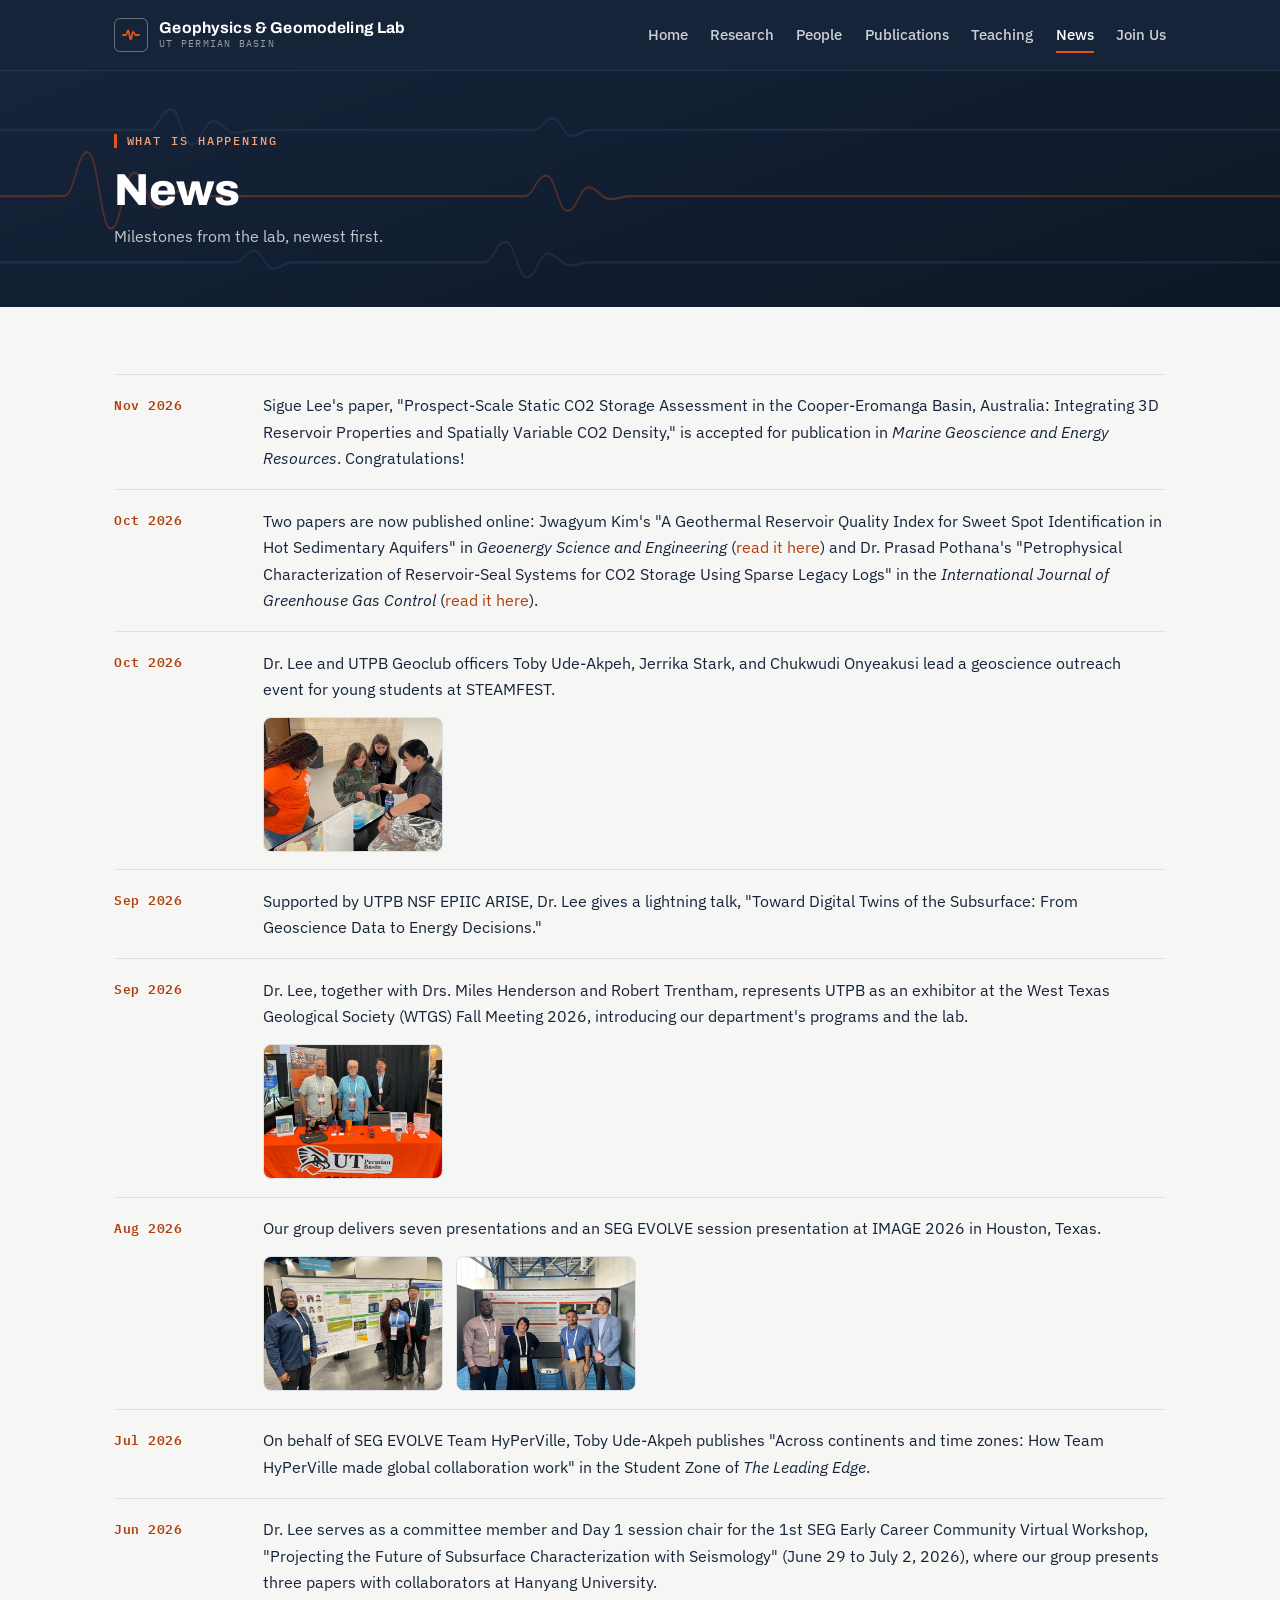
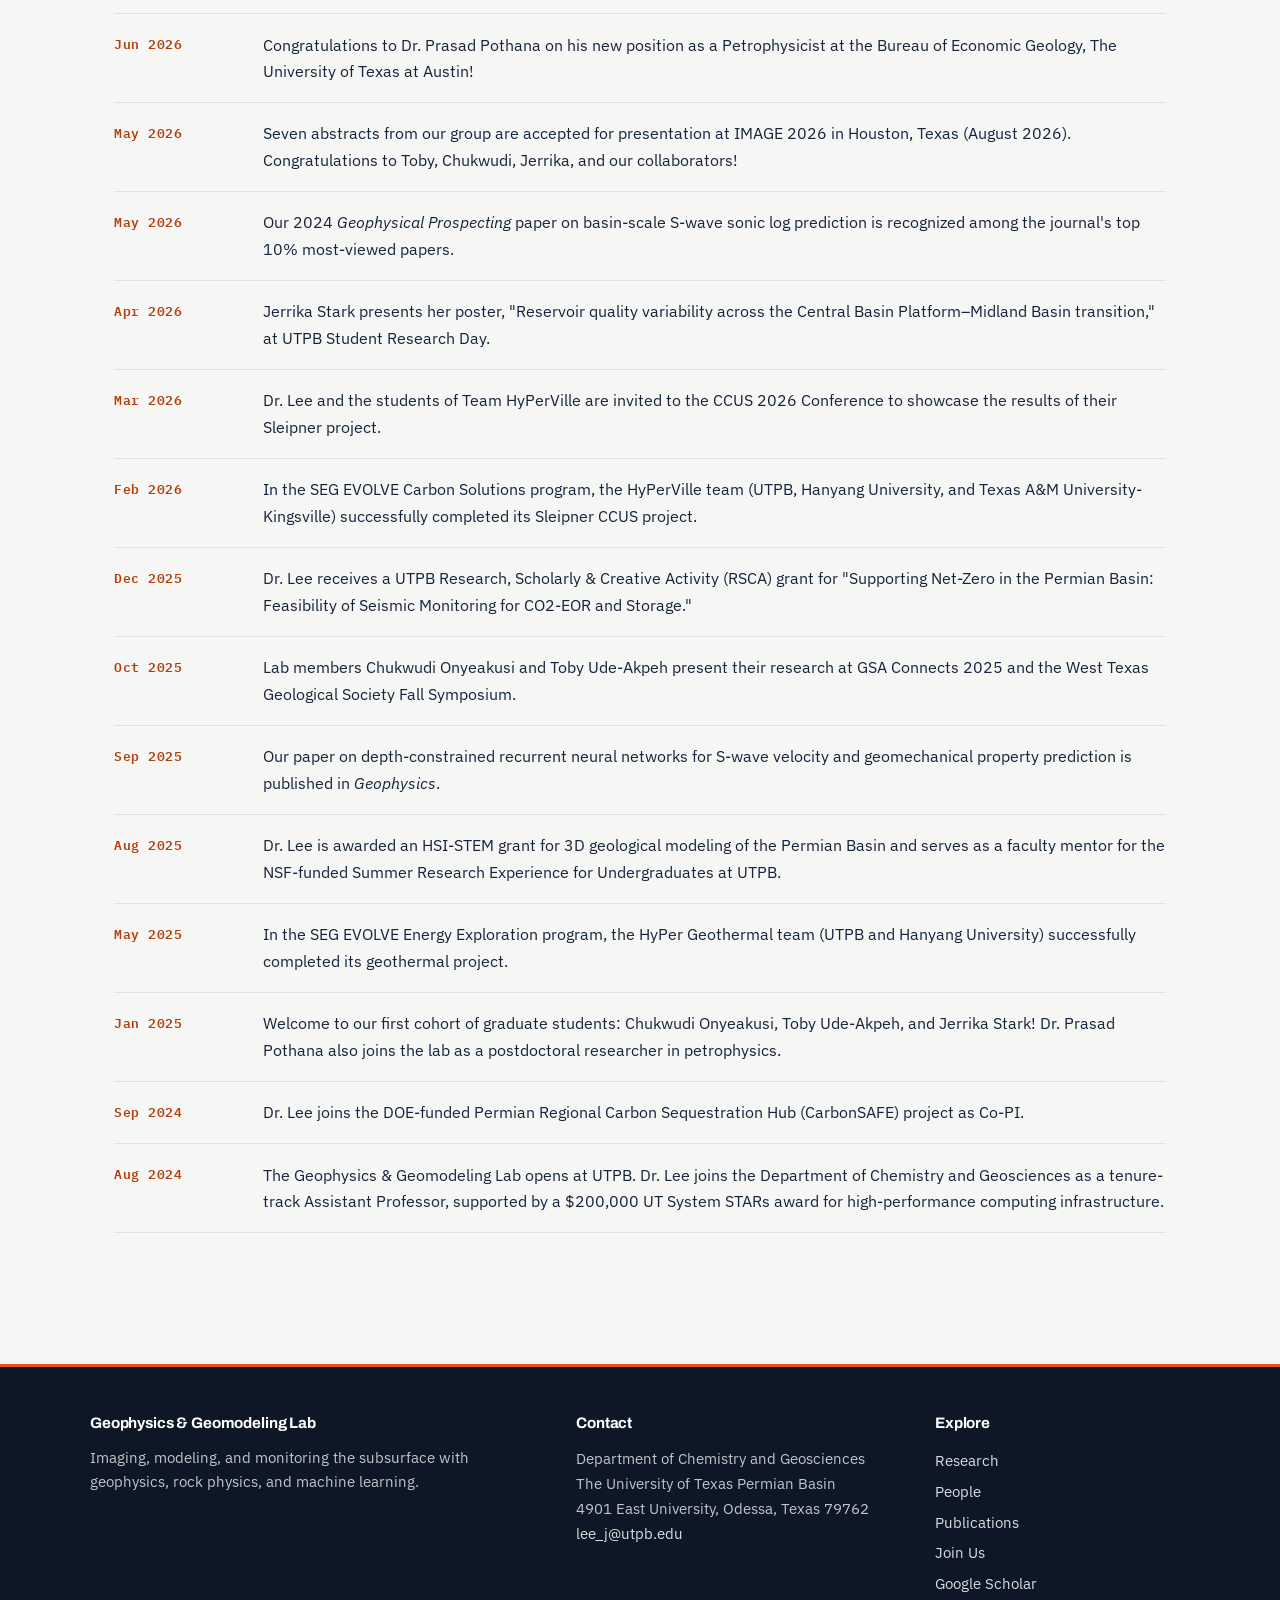
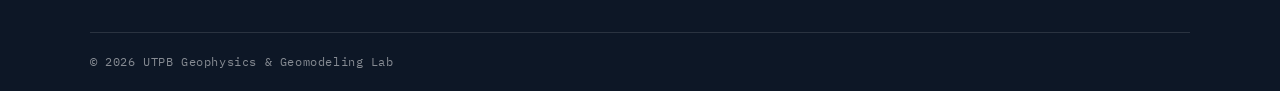
==== news.html @ e77ec5a7 "Date Sigue Lee acceptance news Nov 2026 and move it to the top Co-Authored-By: Claude Opus 5.5 <nore" ====
<!DOCTYPE html>
<html lang="en">
<head>
  <meta charset="UTF-8">
  <meta name="viewport" content="width=device-width, initial-scale=1">
  <title>News | Geophysics &amp; Geomodeling Lab, UTPB</title>
  <meta name="description" content="News and milestones from the Geophysics &amp; Geomodeling Lab at The University of Texas Permian Basin.">
  <link rel="icon" href="data:image/svg+xml,%3Csvg%20xmlns='http://www.w3.org/2000/svg'%20viewBox='0%200%2032%2032'%3E%3Crect%20width='32'%20height='32'%20rx='6'%20fill='%2316243A'/%3E%3Cpath%20d='M4%2016h5c2%200%202-7%204-7s2%2014%204%2014%202-10%204-10%202%205%204%205h3'%20fill='none'%20stroke='%23E2541B'%20stroke-width='2.2'%20stroke-linecap='round'/%3E%3C/svg%3E">
  <link rel="preconnect" href="https://fonts.googleapis.com">
  <link rel="preconnect" href="https://fonts.gstatic.com" crossorigin>
  <link href="https://fonts.googleapis.com/css2?family=Archivo:wght@500;600;700;800&family=IBM+Plex+Sans:ital,wght@0,400;0,500;0,600;1,400&family=IBM+Plex+Mono:wght@400;500;600&display=swap" rel="stylesheet">
  <link rel="stylesheet" href="css/style.css">
</head>
<body>
  <a class="skip-link" href="#main">Skip to content</a>

  <header class="site-header">
    <div class="container nav-row">
      <a href="index.html" class="brand">
        <span class="brand-mark">
          <svg width="18" height="18" viewBox="0 0 18 18" aria-hidden="true"><path d="M1 9h3c1 0 1-4.5 2.2-4.5S7.4 13.5 8.6 13.5 9.8 6 11 6s1.2 3 2.4 3H17" fill="none" stroke="#E2541B" stroke-width="1.8" stroke-linecap="round"/></svg>
        </span>
        <span class="brand-text">
          <strong>Geophysics &amp; Geomodeling Lab</strong>
          <span>UT Permian Basin</span>
        </span>
      </a>
      <button class="nav-toggle" aria-expanded="false" aria-controls="site-nav" aria-label="Open menu"><span></span><span></span><span></span></button>
      <nav id="site-nav" class="site-nav" aria-label="Main">
        <ul>
          <li><a href="index.html">Home</a></li>
          <li><a href="research.html">Research</a></li>
          <li><a href="people.html">People</a></li>
          <li><a href="publications.html">Publications</a></li>
          <li><a href="teaching.html">Teaching</a></li>
          <li><a href="news.html" class="active" aria-current="page">News</a></li>
          <li><a href="join.html">Join Us</a></li>
        </ul>
      </nav>
    </div>
  </header>

  <section class="page-header">
    <svg class="traces traces-quiet" viewBox="0 0 1200 160" preserveAspectRatio="none" aria-hidden="true" focusable="false">
      <path pathLength="1" d="M0 40h140c8 0 11 -14 20 -14s11 24 20 24 11 -16 20 -16 11 8 20 8 11 -2 20 -2h260c8 0 10 -8 18 -8s10 12 18 12 10 -4 18 -4H1200"/>
      <path pathLength="1" style="stroke:#E2541B" d="M0 85h60c10 0 12 -30 22 -30s12 52 22 52 12 -38 22 -38 12 24 22 24 12 -12 22 -12 12 4 22 4h300c8 0 11 -14 20 -14s11 24 20 24 11 -16 20 -16 11 8 20 8 11 -2 20 -2H1200"/>
      <path pathLength="1" d="M0 130h220c8 0 10 -8 18 -8s10 12 18 12 10 -4 18 -4h180c8 0 11 -14 20 -14s11 24 20 24 11 -16 20 -16 11 8 20 8 11 -2 20 -2H1200"/>
    </svg>
    <div class="container">
      <p class="kicker kicker-light">What is happening</p>
      <h1>News</h1>
      <p class="dek">Milestones from the lab, newest first.</p>
    </div>
  </section>

  <main id="main">

    <section class="section">
      <div class="container">
        <ul class="news-list">
          <li>
            <span class="news-date">Nov 2026</span>
            <p>Sigue Lee's paper, "Prospect-Scale Static CO2 Storage Assessment in the Cooper-Eromanga Basin, Australia: Integrating 3D Reservoir Properties and Spatially Variable CO2 Density," is accepted for publication in <em>Marine Geoscience and Energy Resources</em>. Congratulations!</p>
          </li>
          <li>
            <span class="news-date">Oct 2026</span>
            <p>Two papers are now published online: Jwagyum Kim's "A Geothermal Reservoir Quality Index for Sweet Spot Identification in Hot Sedimentary Aquifers" in <em>Geoenergy Science and Engineering</em> (<a href="https://authors.elsevier.com/a/1o1GsAUka6kopb" target="_blank" rel="noopener">read it here</a>) and Dr. Prasad Pothana's "Petrophysical Characterization of Reservoir-Seal Systems for CO2 Storage Using Sparse Legacy Logs" in the <em>International Journal of Greenhouse Gas Control</em> (<a href="https://authors.elsevier.com/a/1o1PN6E2M3BN0E" target="_blank" rel="noopener">read it here</a>).</p>
          </li>
          <li>
            <span class="news-date">Oct 2026</span>
            <div class="news-body">
              <p>Dr. Lee and UTPB Geoclub officers Toby Ude-Akpeh, Jerrika Stark, and Chukwudi Onyeakusi lead a geoscience outreach event for young students at STEAMFEST.</p>
              <div class="news-photos">
                <a class="zoom" href="images/news-2026-10-steamfest-full.jpg"><img src="images/news-2026-10-steamfest.jpg" alt="UTPB Geoclub officers guiding young visitors through a hands-on erosion activity at STEAMFEST" loading="lazy"></a>
              </div>
            </div>
          </li>
          <li>
            <span class="news-date">Sep 2026</span>
            <p>Supported by UTPB NSF EPIIC ARISE, Dr. Lee gives a lightning talk, "Toward Digital Twins of the Subsurface: From Geoscience Data to Energy Decisions."</p>
          </li>
          <li>
            <span class="news-date">Sep 2026</span>
            <div class="news-body">
              <p>Dr. Lee, together with Drs. Miles Henderson and Robert Trentham, represents UTPB as an exhibitor at the West Texas Geological Society (WTGS) Fall Meeting 2026, introducing our department's programs and the lab.</p>
              <div class="news-photos">
                <a class="zoom" href="images/news-2026-09-wtgs-booth-full.jpg"><img src="images/news-2026-09-wtgs-booth.jpg" alt="Drs. Miles Henderson and Robert Trentham with Dr. Lee at the UTPB Geology exhibitor booth, WTGS Fall Meeting 2026" loading="lazy"></a>
              </div>
            </div>
          </li>
          <li>
            <span class="news-date">Aug 2026</span>
            <div class="news-body">
              <p>Our group delivers seven presentations and an SEG EVOLVE session presentation at IMAGE 2026 in Houston, Texas.</p>
              <div class="news-photos">
                <a class="zoom" href="images/news-2026-08-image-evolve-full.jpg"><img src="images/news-2026-08-image-evolve.jpg" alt="Chukwudi Onyeakusi, Toby Ude-Akpeh, and Dr. Lee with the SEG EVOLVE Team HyPerVille Sleipner poster at IMAGE 2026" loading="lazy"></a>
                <a class="zoom" href="images/news-2026-08-image-poster-full.jpg"><img src="images/news-2026-08-image-poster.jpg" alt="Chukwudi Onyeakusi, Jerrika Stark, Dr. Prasad Pothana, and Dr. Lee with their Central Basin Platform poster at IMAGE 2026" loading="lazy"></a>
              </div>
            </div>
          </li>
          <li>
            <span class="news-date">Jul 2026</span>
            <p>On behalf of SEG EVOLVE Team HyPerVille, Toby Ude-Akpeh publishes "Across continents and time zones: How Team HyPerVille made global collaboration work" in the Student Zone of <em>The Leading Edge</em>.</p>
          </li>
          <li>
            <span class="news-date">Jun 2026</span>
            <p>Dr. Lee serves as a committee member and Day 1 session chair for the 1st SEG Early Career Community Virtual Workshop, "Projecting the Future of Subsurface Characterization with Seismology" (June 29 to July 2, 2026), where our group presents three papers with collaborators at Hanyang University.</p>
          </li>
          <li>
            <span class="news-date">Jun 2026</span>
            <p>Congratulations to Dr. Prasad Pothana on his new position as a Petrophysicist at the Bureau of Economic Geology, The University of Texas at Austin!</p>
          </li>
          <li>
            <span class="news-date">May 2026</span>
            <p>Seven abstracts from our group are accepted for presentation at IMAGE 2026 in Houston, Texas (August 2026). Congratulations to Toby, Chukwudi, Jerrika, and our collaborators!</p>
          </li>
          <li>
            <span class="news-date">May 2026</span>
            <p>Our 2024 <em>Geophysical Prospecting</em> paper on basin-scale S-wave sonic log prediction is recognized among the journal's top 10% most-viewed papers.</p>
          </li>
          <li>
            <span class="news-date">Apr 2026</span>
            <p>Jerrika Stark presents her poster, "Reservoir quality variability across the Central Basin Platform&ndash;Midland Basin transition," at UTPB Student Research Day.</p>
          </li>
          <li>
            <span class="news-date">Mar 2026</span>
            <p>Dr. Lee and the students of Team HyPerVille are invited to the CCUS 2026 Conference to showcase the results of their Sleipner project.</p>
          </li>
          <li>
            <span class="news-date">Feb 2026</span>
            <p>In the SEG EVOLVE Carbon Solutions program, the HyPerVille team (UTPB, Hanyang University, and Texas A&amp;M University-Kingsville) successfully completed its Sleipner CCUS project.</p>
          </li>
          <li>
            <span class="news-date">Dec 2025</span>
            <p>Dr. Lee receives a UTPB Research, Scholarly &amp; Creative Activity (RSCA) grant for "Supporting Net-Zero in the Permian Basin: Feasibility of Seismic Monitoring for CO2-EOR and Storage."</p>
          </li>
          <li>
            <span class="news-date">Oct 2025</span>
            <p>Lab members Chukwudi Onyeakusi and Toby Ude-Akpeh present their research at GSA Connects 2025 and the West Texas Geological Society Fall Symposium.</p>
          </li>
          <li>
            <span class="news-date">Sep 2025</span>
            <p>Our paper on depth-constrained recurrent neural networks for S-wave velocity and geomechanical property prediction is published in <em>Geophysics</em>.</p>
          </li>
          <li>
            <span class="news-date">Aug 2025</span>
            <p>Dr. Lee is awarded an HSI-STEM grant for 3D geological modeling of the Permian Basin and serves as a faculty mentor for the NSF-funded Summer Research Experience for Undergraduates at UTPB.</p>
          </li>
          <li>
            <span class="news-date">May 2025</span>
            <p>In the SEG EVOLVE Energy Exploration program, the HyPer Geothermal team (UTPB and Hanyang University) successfully completed its geothermal project.</p>
          </li>
          <li>
            <span class="news-date">Jan 2025</span>
            <p>Welcome to our first cohort of graduate students: Chukwudi Onyeakusi, Toby Ude-Akpeh, and Jerrika Stark! Dr. Prasad Pothana also joins the lab as a postdoctoral researcher in petrophysics.</p>
          </li>
          <li>
            <span class="news-date">Sep 2024</span>
            <p>Dr. Lee joins the DOE-funded Permian Regional Carbon Sequestration Hub (CarbonSAFE) project as Co-PI.</p>
          </li>
          <li>
            <span class="news-date">Aug 2024</span>
            <p>The Geophysics &amp; Geomodeling Lab opens at UTPB. Dr. Lee joins the Department of Chemistry and Geosciences as a tenure-track Assistant Professor, supported by a $200,000 UT System STARs award for high-performance computing infrastructure.</p>
          </li>
        </ul>
      </div>
    </section>

  </main>

  <footer class="site-footer">
    <div class="container footer-grid">
      <div>
        <h4>Geophysics &amp; Geomodeling Lab</h4>
        <p>Imaging, modeling, and monitoring the subsurface with geophysics, rock physics, and machine learning.</p>
      </div>
      <div>
        <h4>Contact</h4>
        <address>
          Department of Chemistry and Geosciences<br>
          The University of Texas Permian Basin<br>
          4901 East University, Odessa, Texas 79762<br>
          <a href="mailto:lee_j@utpb.edu">lee_j@utpb.edu</a>
        </address>
      </div>
      <div>
        <h4>Explore</h4>
        <ul>
          <li><a href="research.html">Research</a></li>
          <li><a href="people.html">People</a></li>
          <li><a href="publications.html">Publications</a></li>
          <li><a href="join.html">Join Us</a></li>
          <li><a href="https://scholar.google.com/citations?hl=en&amp;user=uHnrH6MAAAAJ" target="_blank" rel="noopener">Google Scholar</a></li>
        </ul>
      </div>
    </div>
    <div class="container footer-bottom">&copy; 2026 UTPB Geophysics &amp; Geomodeling Lab</div>
  </footer>

  <script src="js/main.js"></script>
</body>
</html>
---- css/style.css ----
/* ==========================================================================
   UTPB Geophysics & Geomodeling Lab
   Design tokens: ink navy subsurface, UTPB-style flare orange accent,
   Archivo display + IBM Plex Sans body + IBM Plex Mono utility.
   ========================================================================== */

:root {
  --ink: #16243A;
  --ink-2: #0D1726;
  --paper: #F6F7F5;
  --surface: #FFFFFF;
  --accent: #E2541B;
  --accent-deep: #B23E0E;
  --accent-soft: #FBEDE3;
  --slate: #5A6878;
  --line: #DDE2E7;
  --line-strong: #C2CAD2;
  --trace-1: #3A5074;
  --trace-2: #4B628A;
  --font-display: "Archivo", "Helvetica Neue", Arial, sans-serif;
  --font-body: "IBM Plex Sans", "Segoe UI", Arial, sans-serif;
  --font-mono: "IBM Plex Mono", "SFMono-Regular", Consolas, monospace;
}

/* ---------- Base ---------- */

*, *::before, *::after { box-sizing: border-box; }

html { scroll-behavior: smooth; }

body {
  margin: 0;
  font-family: var(--font-body);
  font-size: 1rem;
  line-height: 1.65;
  color: var(--ink);
  background: var(--paper);
}

img { max-width: 100%; display: block; }

h1, h2, h3, h4 {
  font-family: var(--font-display);
  line-height: 1.15;
  margin: 0 0 0.75rem;
  letter-spacing: -0.01em;
}

h2 { font-size: clamp(1.6rem, 3vw, 2.1rem); font-weight: 700; }
h3 { font-size: 1.2rem; font-weight: 700; }

p { margin: 0 0 1rem; }
p:last-child { margin-bottom: 0; }

a { color: var(--accent-deep); text-decoration: none; }
a:hover { text-decoration: underline; }

a:focus-visible,
button:focus-visible {
  outline: 2px solid var(--accent);
  outline-offset: 2px;
  border-radius: 2px;
}

ul { padding-left: 1.2rem; }

.container {
  max-width: 1100px;
  margin-inline: auto;
  padding-inline: 1.5rem;
}

.skip-link {
  position: absolute;
  left: -999px;
  top: 0;
  background: var(--accent);
  color: #fff;
  padding: 0.6rem 1rem;
  z-index: 100;
}
.skip-link:focus { left: 0; }

/* ---------- Kicker (depth-tick eyebrow) ---------- */

.kicker {
  display: inline-flex;
  align-items: center;
  gap: 0.6rem;
  font-family: var(--font-mono);
  font-size: 0.74rem;
  font-weight: 500;
  letter-spacing: 0.16em;
  text-transform: uppercase;
  color: var(--accent);
  margin: 0 0 0.9rem;
}
.kicker::before {
  content: "";
  width: 3px;
  height: 14px;
  background: var(--accent);
}
.kicker-light { color: #F1A37C; }
.kicker-light::before { background: var(--accent); }

/* ---------- Header / Navigation ---------- */

.site-header {
  position: sticky;
  top: 0;
  z-index: 50;
  background: var(--ink);
  border-bottom: 1px solid rgba(255, 255, 255, 0.08);
}

.nav-row {
  display: flex;
  align-items: center;
  justify-content: space-between;
  gap: 1rem;
  min-height: 70px;
}

.brand {
  display: flex;
  align-items: center;
  gap: 0.7rem;
  color: #fff;
  text-decoration: none;
}
.brand:hover { text-decoration: none; }

.brand-mark {
  flex: none;
  width: 34px;
  height: 34px;
  border: 1.5px solid rgba(255, 255, 255, 0.35);
  border-radius: 6px;
  display: grid;
  place-items: center;
}
.brand-mark svg { display: block; }

.brand-text { line-height: 1.2; }
.brand-text strong {
  display: block;
  font-family: var(--font-display);
  font-size: 0.98rem;
  font-weight: 700;
  letter-spacing: 0.01em;
}
.brand-text span {
  display: block;
  font-family: var(--font-mono);
  font-size: 0.64rem;
  letter-spacing: 0.12em;
  text-transform: uppercase;
  color: rgba(255, 255, 255, 0.55);
}

.site-nav ul {
  display: flex;
  gap: 1.4rem;
  list-style: none;
  margin: 0;
  padding: 0;
}

.site-nav a {
  color: rgba(255, 255, 255, 0.78);
  font-size: 0.92rem;
  font-weight: 500;
  padding: 0.4rem 0;
  border-bottom: 2px solid transparent;
}
.site-nav a:hover {
  color: #fff;
  text-decoration: none;
}
.site-nav a.active {
  color: #fff;
  border-bottom-color: var(--accent);
}

.nav-toggle {
  display: none;
  flex-direction: column;
  justify-content: center;
  gap: 5px;
  width: 42px;
  height: 42px;
  background: none;
  border: 1px solid rgba(255, 255, 255, 0.3);
  border-radius: 6px;
  cursor: pointer;
  padding: 0 9px;
}
.nav-toggle span {
  display: block;
  height: 2px;
  background: #fff;
}

/* ---------- Hero (index) ---------- */

.hero {
  position: relative;
  background: linear-gradient(160deg, var(--ink) 0%, var(--ink-2) 100%);
  color: #fff;
  overflow: hidden;
}

.hero-inner {
  position: relative;
  z-index: 1;
  padding: 6rem 1.5rem 6.5rem;
  max-width: 1100px;
  margin-inline: auto;
}

.hero h1 {
  font-size: clamp(2.2rem, 5vw, 3.6rem);
  font-weight: 800;
  max-width: 17ch;
  margin-bottom: 1.1rem;
}

.hero-sub {
  max-width: 56ch;
  font-size: 1.08rem;
  color: rgba(255, 255, 255, 0.82);
  margin-bottom: 2rem;
}

.hero-actions { display: flex; flex-wrap: wrap; gap: 0.8rem; }

/* Seismic traces (signature element) */

.traces {
  position: absolute;
  inset: 0;
  width: 100%;
  height: 100%;
  opacity: 0.55;
}
.traces path {
  fill: none;
  stroke: var(--trace-1);
  stroke-width: 1.5;
  stroke-dasharray: 1;
  stroke-dashoffset: 1;
  animation: trace-draw 2.4s cubic-bezier(0.4, 0, 0.2, 1) forwards;
}
.traces path:nth-of-type(2) { stroke: var(--trace-2); animation-delay: 0.12s; }
.traces path:nth-of-type(3) { animation-delay: 0.24s; }
.traces path:nth-of-type(4) {
  stroke: var(--accent);
  stroke-width: 2;
  opacity: 0.95;
  animation-delay: 0.36s;
}
.traces path:nth-of-type(5) { stroke: var(--trace-2); animation-delay: 0.48s; }
.traces path:nth-of-type(6) { animation-delay: 0.6s; }
.traces path:nth-of-type(7) { stroke: var(--trace-2); animation-delay: 0.72s; }

@keyframes trace-draw {
  to { stroke-dashoffset: 0; }
}

.traces-quiet { opacity: 0.3; }
.traces-quiet path { animation: none; stroke-dashoffset: 0; }

@media (prefers-reduced-motion: reduce) {
  html { scroll-behavior: auto; }
  .traces path { animation: none; stroke-dashoffset: 0; }
  .card, .person-card { transition: none; }
}

/* ---------- Page header (interior pages) ---------- */

.page-header {
  position: relative;
  background: linear-gradient(160deg, var(--ink) 0%, var(--ink-2) 100%);
  color: #fff;
  overflow: hidden;
}
.page-header .container {
  position: relative;
  z-index: 1;
  padding-top: 3.6rem;
  padding-bottom: 3.6rem;
}
.page-header h1 {
  font-size: clamp(1.9rem, 4vw, 2.8rem);
  font-weight: 800;
  margin-bottom: 0.4rem;
}
.page-header .dek {
  color: rgba(255, 255, 255, 0.75);
  max-width: 60ch;
  margin: 0;
}

/* ---------- Buttons ---------- */

.btn {
  display: inline-block;
  background: var(--accent);
  color: #fff;
  font-family: var(--font-display);
  font-weight: 600;
  font-size: 0.95rem;
  padding: 0.78rem 1.5rem;
  border-radius: 6px;
  border: 1.5px solid var(--accent);
}
.btn:hover {
  background: var(--accent-deep);
  border-color: var(--accent-deep);
  text-decoration: none;
}

.btn-ghost {
  background: transparent;
  border-color: rgba(255, 255, 255, 0.45);
  color: #fff;
}
.btn-ghost:hover {
  background: rgba(255, 255, 255, 0.1);
  border-color: #fff;
}

.btn-ink {
  background: var(--ink);
  border-color: var(--ink);
}
.btn-ink:hover { background: var(--ink-2); border-color: var(--ink-2); }

/* ---------- Sections ---------- */

.section { padding: 4.2rem 0; }
.section-alt { background: var(--surface); border-block: 1px solid var(--line); }

.section-head { max-width: 70ch; margin-bottom: 2.2rem; }

.lead { font-size: 1.08rem; }

/* ---------- Grids & cards ---------- */

.grid-2 { display: grid; grid-template-columns: 1fr 1fr; gap: 1.5rem; }
.grid-3 { display: grid; grid-template-columns: repeat(3, 1fr); gap: 1.5rem; }

.card {
  background: var(--surface);
  border: 1px solid var(--line);
  border-radius: 8px;
  padding: 1.6rem;
  transition: transform 0.18s ease, box-shadow 0.18s ease;
}
.card:hover {
  transform: translateY(-2px);
  box-shadow: 0 10px 24px rgba(22, 36, 58, 0.08);
}
.card h3 { margin-top: 0.2rem; }
.card .tick {
  display: block;
  width: 22px;
  height: 3px;
  background: var(--accent);
  margin-bottom: 0.9rem;
}

/* Welcome split */

.split {
  display: grid;
  grid-template-columns: 1.6fr 1fr;
  gap: 2.5rem;
  align-items: start;
}

.facts { font-size: 0.95rem; }
.facts dl { margin: 0; }
.facts dt {
  font-family: var(--font-mono);
  font-size: 0.68rem;
  letter-spacing: 0.14em;
  text-transform: uppercase;
  color: var(--slate);
  margin-top: 0.9rem;
}
.facts dt:first-child { margin-top: 0; }
.facts dd { margin: 0.1rem 0 0; font-weight: 500; }

/* Keyword chips */

.chips {
  display: flex;
  flex-wrap: wrap;
  gap: 0.55rem;
  list-style: none;
  margin: 1.4rem 0 0;
  padding: 0;
}
.chips li {
  font-family: var(--font-mono);
  font-size: 0.76rem;
  letter-spacing: 0.04em;
  color: var(--ink);
  background: var(--surface);
  border: 1px solid var(--line-strong);
  border-radius: 999px;
  padding: 0.32rem 0.85rem;
}

/* ---------- News ---------- */

.news-list { list-style: none; margin: 0; padding: 0; }
.news-list li {
  display: grid;
  grid-template-columns: 130px 1fr;
  gap: 1.2rem;
  padding: 1.1rem 0;
  border-bottom: 1px solid var(--line);
}
.news-list li:first-child { border-top: 1px solid var(--line); }
.news-date {
  font-family: var(--font-mono);
  font-size: 0.8rem;
  font-weight: 600;
  color: var(--accent-deep);
  letter-spacing: 0.04em;
  padding-top: 0.15rem;
}
.news-list p { margin: 0; }
.news-photos {
  display: grid;
  grid-template-columns: repeat(auto-fill, 180px);
  gap: 0.8rem;
  margin-top: 0.9rem;
}
.news-photos img, .gallery img {
  display: block;
  width: 100%;
  aspect-ratio: 4 / 3;
  object-fit: cover;
  border-radius: 8px;
  border: 1px solid var(--line);
}
.gallery { margin: 0; }
.zoom { display: block; cursor: zoom-in; border-radius: 8px; }
.zoom img { transition: opacity 0.15s; }
.zoom:hover img { opacity: 0.85; }

.lightbox {
  position: fixed;
  inset: 0;
  z-index: 100;
  display: flex;
  align-items: center;
  justify-content: center;
  padding: 1rem;
  background: rgba(10, 16, 26, 0.88);
  cursor: zoom-out;
}
.lightbox[hidden] { display: none; }
.lightbox img {
  max-width: min(100%, 1200px);
  max-height: calc(100vh - 2rem);
  border-radius: 8px;
  box-shadow: 0 10px 40px rgba(0, 0, 0, 0.5);
}
.lightbox-close {
  position: absolute;
  top: 0.75rem;
  right: 1rem;
  width: 2.5rem;
  height: 2.5rem;
  border: 0;
  border-radius: 50%;
  background: rgba(255, 255, 255, 0.15);
  color: #fff;
  font-size: 1.6rem;
  line-height: 1;
  cursor: pointer;
}
.gallery figcaption { font-size: 0.9rem; margin-top: 0.5rem; }
.more-link {
  display: inline-block;
  margin-top: 1.3rem;
  font-family: var(--font-mono);
  font-size: 0.85rem;
  font-weight: 600;
}

/* ---------- Recruiting band ---------- */

.recruit {
  background: var(--accent-soft);
  border-block: 1px solid #F2D4C0;
}
.recruit .container {
  display: grid;
  grid-template-columns: 1.7fr auto;
  gap: 2rem;
  align-items: center;
  padding-top: 3rem;
  padding-bottom: 3rem;
}

/* ---------- Contact ---------- */

.contact-grid {
  display: grid;
  grid-template-columns: 1fr 1fr;
  gap: 2.5rem;
}
.contact-card address {
  font-style: normal;
  line-height: 1.7;
}
.contact-links { margin-top: 1rem; display: flex; flex-wrap: wrap; gap: 0.8rem; }

/* ---------- Research themes ---------- */

.theme {
  display: grid;
  grid-template-columns: 1.25fr 1fr;
  gap: 2.5rem;
  align-items: center;
  padding: 2.6rem 0;
  border-bottom: 1px solid var(--line);
}
.theme:last-of-type { border-bottom: none; }
.theme:nth-of-type(even) .theme-text { order: 2; }
.theme h3 { font-size: 1.35rem; }

.figure-ph {
  aspect-ratio: 4 / 3;
  border: 1.5px dashed var(--line-strong);
  border-radius: 8px;
  background:
    linear-gradient(135deg, rgba(22, 36, 58, 0.03) 25%, transparent 25%, transparent 50%, rgba(22, 36, 58, 0.03) 50%, rgba(22, 36, 58, 0.03) 75%, transparent 75%) 0 0 / 22px 22px,
    var(--surface);
  display: grid;
  place-items: center;
  text-align: center;
  padding: 1rem;
}
.figure-ph span {
  font-family: var(--font-mono);
  font-size: 0.78rem;
  color: var(--slate);
  max-width: 26ch;
}

/* Projects */

.projects { list-style: none; margin: 0; padding: 0; }
.projects li {
  display: grid;
  grid-template-columns: 96px 1fr;
  gap: 1.2rem;
  padding: 1rem 0;
  border-bottom: 1px solid var(--line);
}
.projects li:first-child { border-top: 1px solid var(--line); }
.role-badge {
  font-family: var(--font-mono);
  font-size: 0.72rem;
  font-weight: 600;
  letter-spacing: 0.08em;
  color: var(--accent-deep);
  border: 1px solid var(--line-strong);
  border-radius: 4px;
  padding: 0.18rem 0.4rem;
  height: fit-content;
  text-align: center;
}
.projects p { margin: 0; }

/* ---------- People ---------- */

.pi-grid {
  display: grid;
  grid-template-columns: 260px 1fr;
  gap: 2.5rem;
  align-items: start;
}

.photo-ph {
  aspect-ratio: 1;
  border-radius: 10px;
  background: linear-gradient(160deg, var(--ink) 0%, var(--ink-2) 100%);
  display: grid;
  place-items: center;
}
.photo-ph span {
  font-family: var(--font-display);
  font-weight: 800;
  font-size: 3rem;
  color: rgba(255, 255, 255, 0.85);
}

.pi-roles { margin: 0.2rem 0 1rem; color: var(--slate); line-height: 1.55; }
.pi-links { display: flex; flex-wrap: wrap; gap: 1rem; margin-bottom: 1.4rem; font-weight: 500; }

.person-card { text-align: left; }
.person-card .avatar {
  width: 88px;
  height: 88px;
  border-radius: 50%;
  background: linear-gradient(160deg, var(--ink) 0%, var(--ink-2) 100%);
  display: grid;
  place-items: center;
  margin-bottom: 1rem;
}
.person-card .avatar span {
  font-family: var(--font-display);
  font-weight: 700;
  font-size: 1.5rem;
  color: rgba(255, 255, 255, 0.85);
}
.person-role {
  font-family: var(--font-mono);
  font-size: 0.74rem;
  letter-spacing: 0.07em;
  text-transform: uppercase;
  color: var(--slate);
  margin-bottom: 0.7rem;
}
.person-card p { font-size: 0.95rem; }

.subtle-list { list-style: none; padding: 0; margin: 0; }
.subtle-list li {
  padding: 0.45rem 0 0.45rem 1.1rem;
  position: relative;
}
.subtle-list li::before {
  content: "";
  position: absolute;
  left: 0;
  top: 0.95em;
  width: 8px;
  height: 2px;
  background: var(--accent);
}

/* ---------- Publications ---------- */

.pub-list { list-style: none; margin: 0; padding: 0; counter-reset: pub; }
.pub-list li {
  counter-increment: pub;
  display: grid;
  grid-template-columns: 44px 1fr;
  gap: 1rem;
  padding: 0.9rem 0;
  border-bottom: 1px solid var(--line);
}
.pub-list li::before {
  content: counter(pub, decimal-leading-zero);
  font-family: var(--font-mono);
  font-size: 0.85rem;
  font-weight: 600;
  color: var(--accent-deep);
  padding-top: 0.1rem;
}

.conf-list { list-style: none; margin: 0 0 2rem; padding: 0; }
.conf-list li {
  padding: 0.55rem 0 0.55rem 1.1rem;
  position: relative;
  font-size: 0.95rem;
  border-bottom: 1px solid var(--line);
}
.conf-list li::before {
  content: "";
  position: absolute;
  left: 0;
  top: 1.05em;
  width: 8px;
  height: 2px;
  background: var(--line-strong);
}

.year-jump {
  display: flex;
  flex-wrap: wrap;
  gap: 0.4rem 1.1rem;
  font-family: var(--font-mono);
  font-size: 0.85rem;
  font-weight: 600;
  margin-bottom: 1.6rem;
}

.year-mark {
  font-family: var(--font-mono);
  font-size: 1rem;
  font-weight: 600;
  color: var(--ink);
  border-left: 3px solid var(--accent);
  padding-left: 0.7rem;
  margin: 2.2rem 0 0.8rem;
}

/* ---------- Callout ---------- */

.callout {
  background: var(--surface);
  border: 1px solid var(--line);
  border-left: 4px solid var(--accent);
  border-radius: 8px;
  padding: 1.6rem 1.8rem;
}

/* ---------- Footer ---------- */

.site-footer {
  background: var(--ink-2);
  color: rgba(255, 255, 255, 0.75);
  border-top: 3px solid var(--accent);
  margin-top: 4rem;
  font-size: 0.93rem;
}
.footer-grid {
  display: grid;
  grid-template-columns: 1.4fr 1fr 0.8fr;
  gap: 2.5rem;
  padding: 3rem 0 2rem;
}
.site-footer h4 {
  color: #fff;
  font-size: 0.95rem;
  margin-bottom: 0.8rem;
}
.site-footer a { color: rgba(255, 255, 255, 0.85); }
.site-footer a:hover { color: #fff; }
.site-footer ul { list-style: none; padding: 0; margin: 0; }
.site-footer ul li { padding: 0.2rem 0; }
.site-footer address { font-style: normal; line-height: 1.7; }
.footer-bottom {
  border-top: 1px solid rgba(255, 255, 255, 0.12);
  padding: 1.2rem 0;
  font-family: var(--font-mono);
  font-size: 0.74rem;
  letter-spacing: 0.05em;
  color: rgba(255, 255, 255, 0.5);
}

/* ---------- Responsive ---------- */

@media (max-width: 920px) {
  .grid-3 { grid-template-columns: 1fr 1fr; }
  .split, .pi-grid, .contact-grid, .theme { grid-template-columns: 1fr; }
  .theme:nth-of-type(even) .theme-text { order: 0; }
  .footer-grid { grid-template-columns: 1fr 1fr; }
  .recruit .container { grid-template-columns: 1fr; }
  .photo-ph { max-width: 240px; }
}

@media (max-width: 700px) {
  .nav-toggle { display: flex; }
  .site-nav {
    display: none;
    position: absolute;
    top: 70px;
    left: 0;
    right: 0;
    background: var(--ink);
    border-bottom: 1px solid rgba(255, 255, 255, 0.1);
    padding: 0.6rem 1.5rem 1.2rem;
  }
  .site-nav.open { display: block; }
  .site-nav ul { flex-direction: column; gap: 0.2rem; }
  .site-nav a { display: block; padding: 0.65rem 0; font-size: 1rem; }
  .grid-3, .grid-2 { grid-template-columns: 1fr; }
  .hero-inner { padding: 4rem 1.5rem 4.5rem; }
  .news-list li, .projects li, .pub-list li { grid-template-columns: 1fr; gap: 0.25rem; }
  .news-photos { grid-template-columns: repeat(2, minmax(0, 180px)); }
  .footer-grid { grid-template-columns: 1fr; }
}
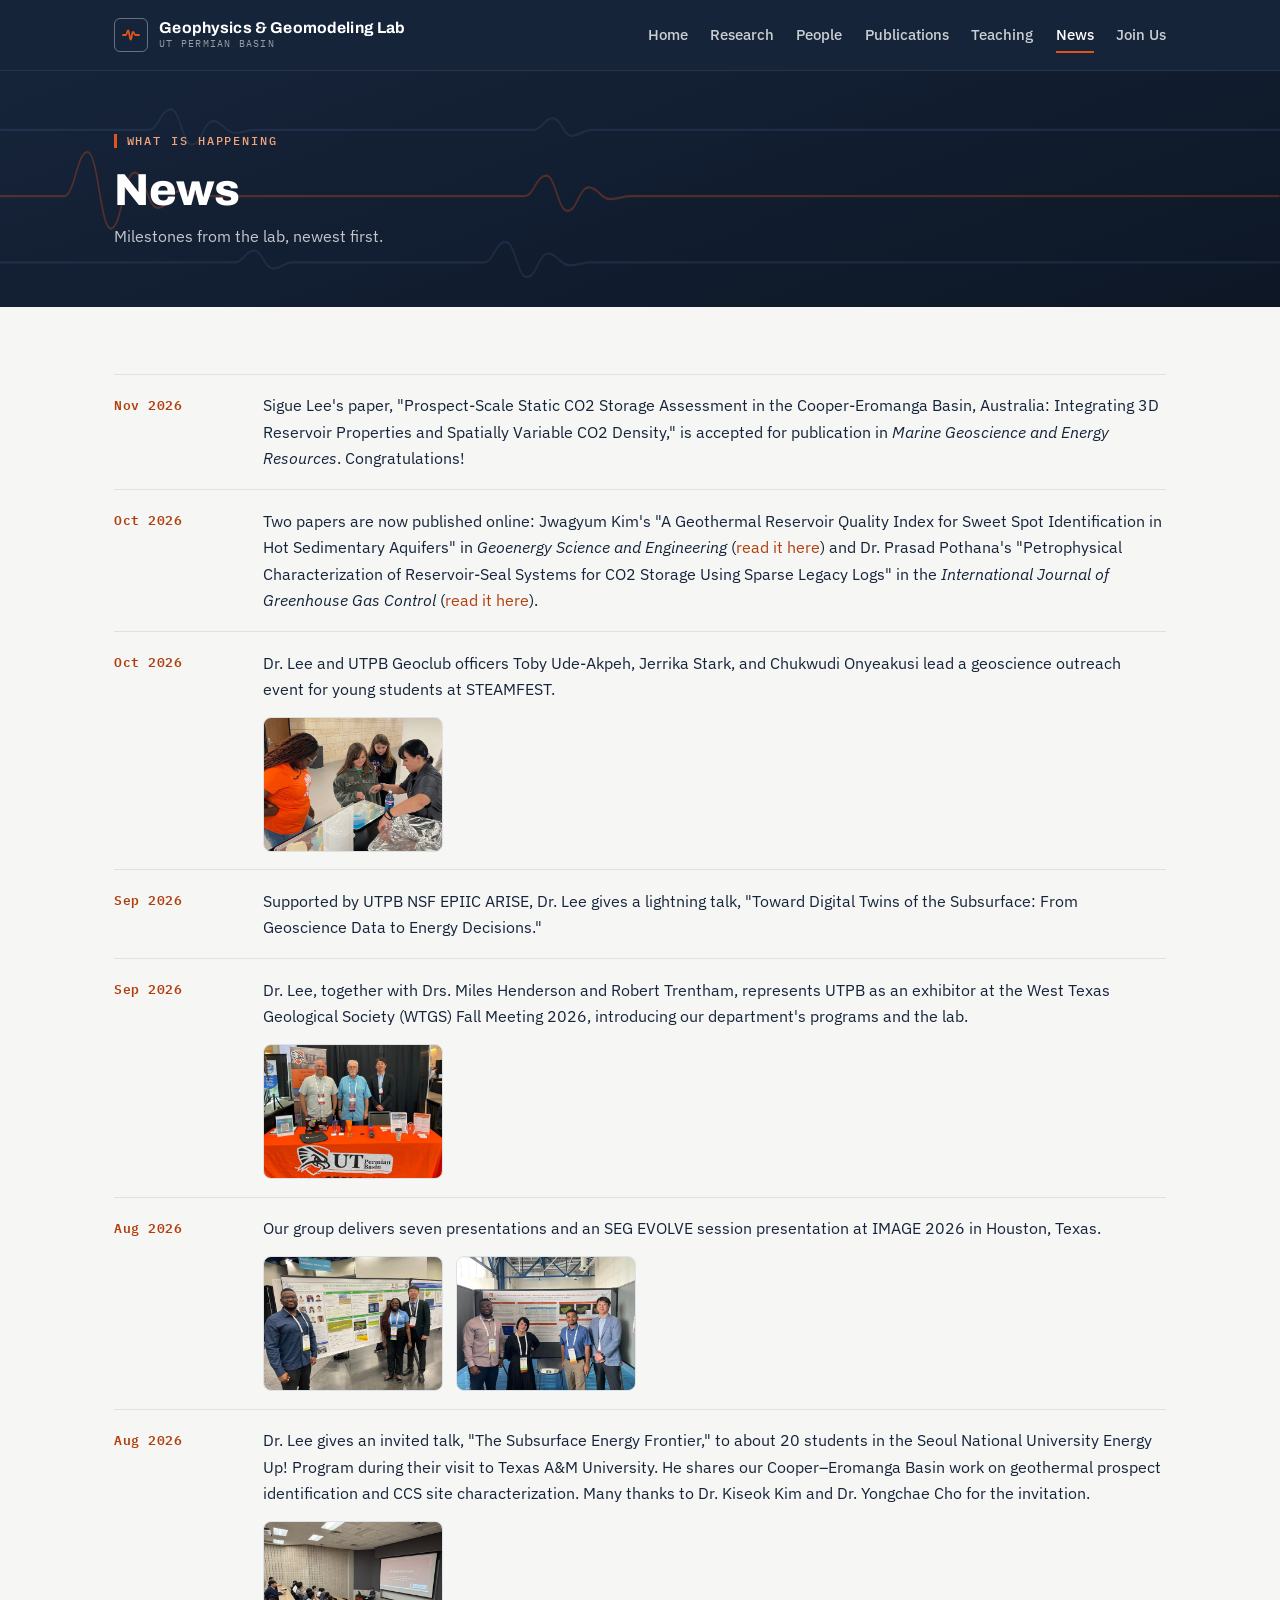
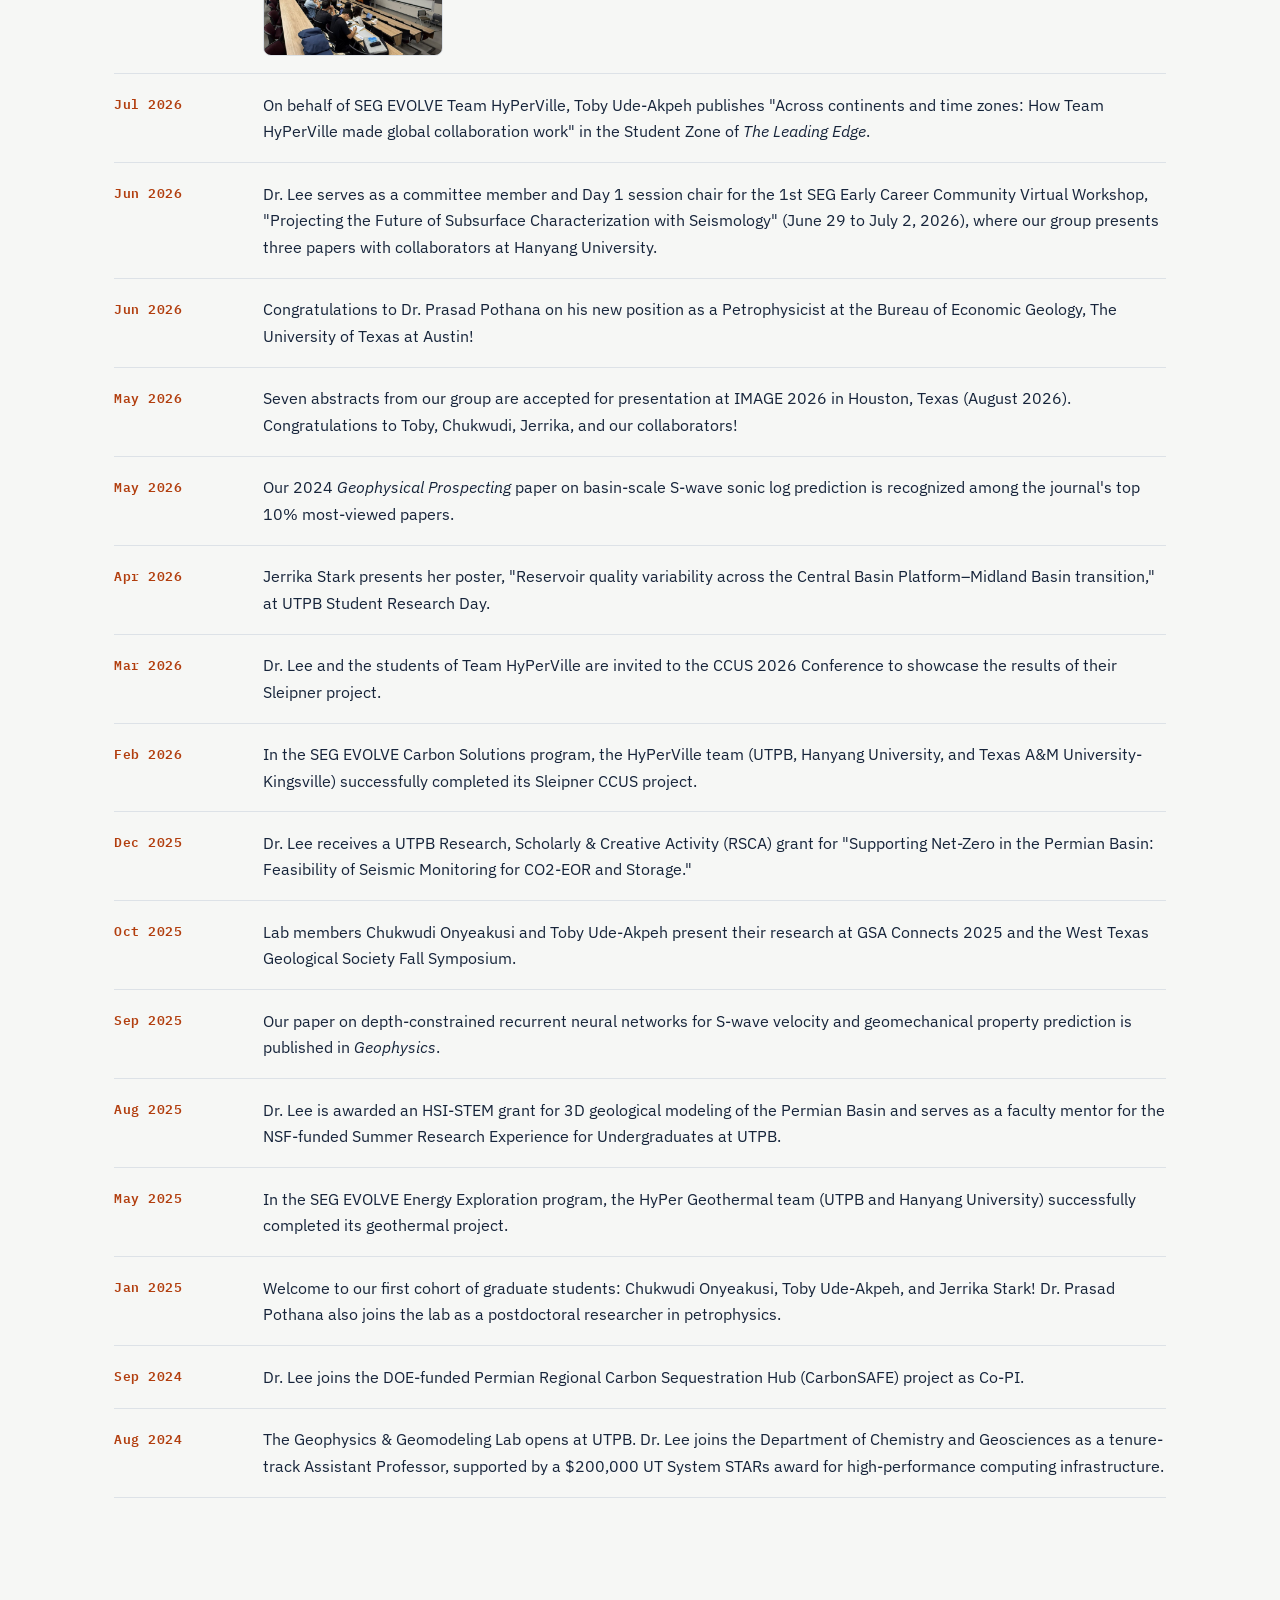
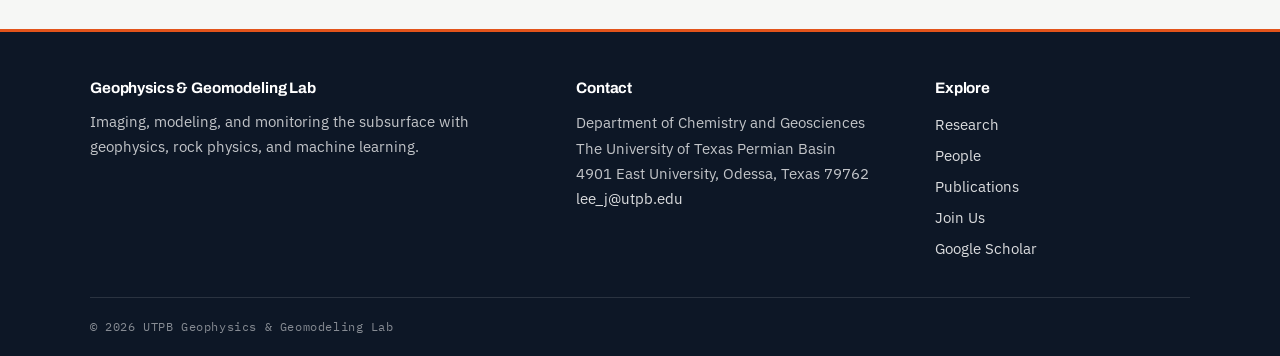
==== commit 65cc22d5: "Add SNU Energy Up! invited talk to News and Lab life Co-Authored-By: Claude Opus 5.5 <noreply@anthro" ====
--- a/news.html
+++ b/news.html
@@ -99,6 +99,15 @@
             </div>
           </li>
           <li>
+            <span class="news-date">Aug 2026</span>
+            <div class="news-body">
+              <p>Dr. Lee gives an invited talk, "The Subsurface Energy Frontier," to about 20 students in the Seoul National University Energy Up! Program during their visit to Texas A&amp;M University. He shares our Cooper&ndash;Eromanga Basin work on geothermal prospect identification and CCS site characterization. Many thanks to Dr. Kiseok Kim and Dr. Yongchae Cho for the invitation.</p>
+              <div class="news-photos">
+                <a class="zoom" href="images/news-2026-08-snu-talk-full.jpg"><img src="images/news-2026-08-snu-talk.jpg" alt="Dr. Lee giving an invited talk to Seoul National University Energy Up! Program students at Texas A&amp;M University" loading="lazy"></a>
+              </div>
+            </div>
+          </li>
+          <li>
             <span class="news-date">Jul 2026</span>
             <p>On behalf of SEG EVOLVE Team HyPerVille, Toby Ude-Akpeh publishes "Across continents and time zones: How Team HyPerVille made global collaboration work" in the Student Zone of <em>The Leading Edge</em>.</p>
           </li>
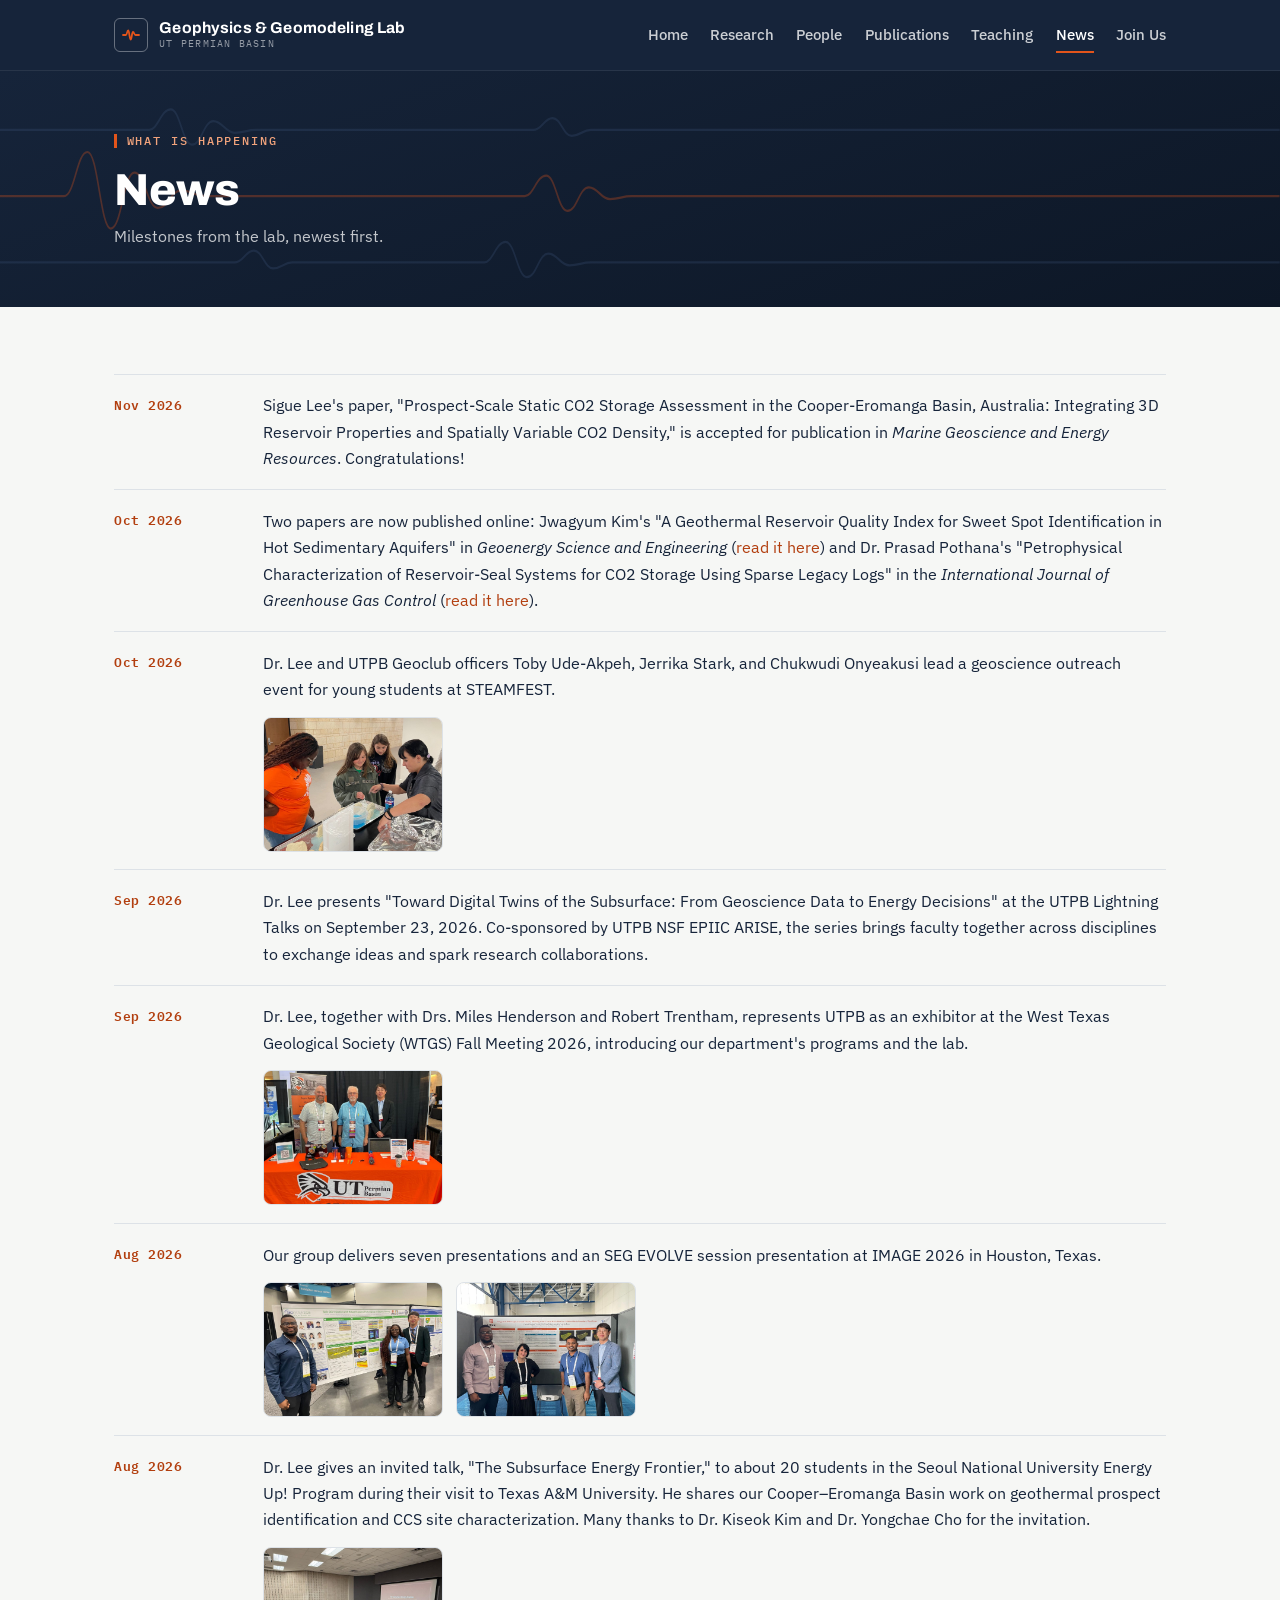
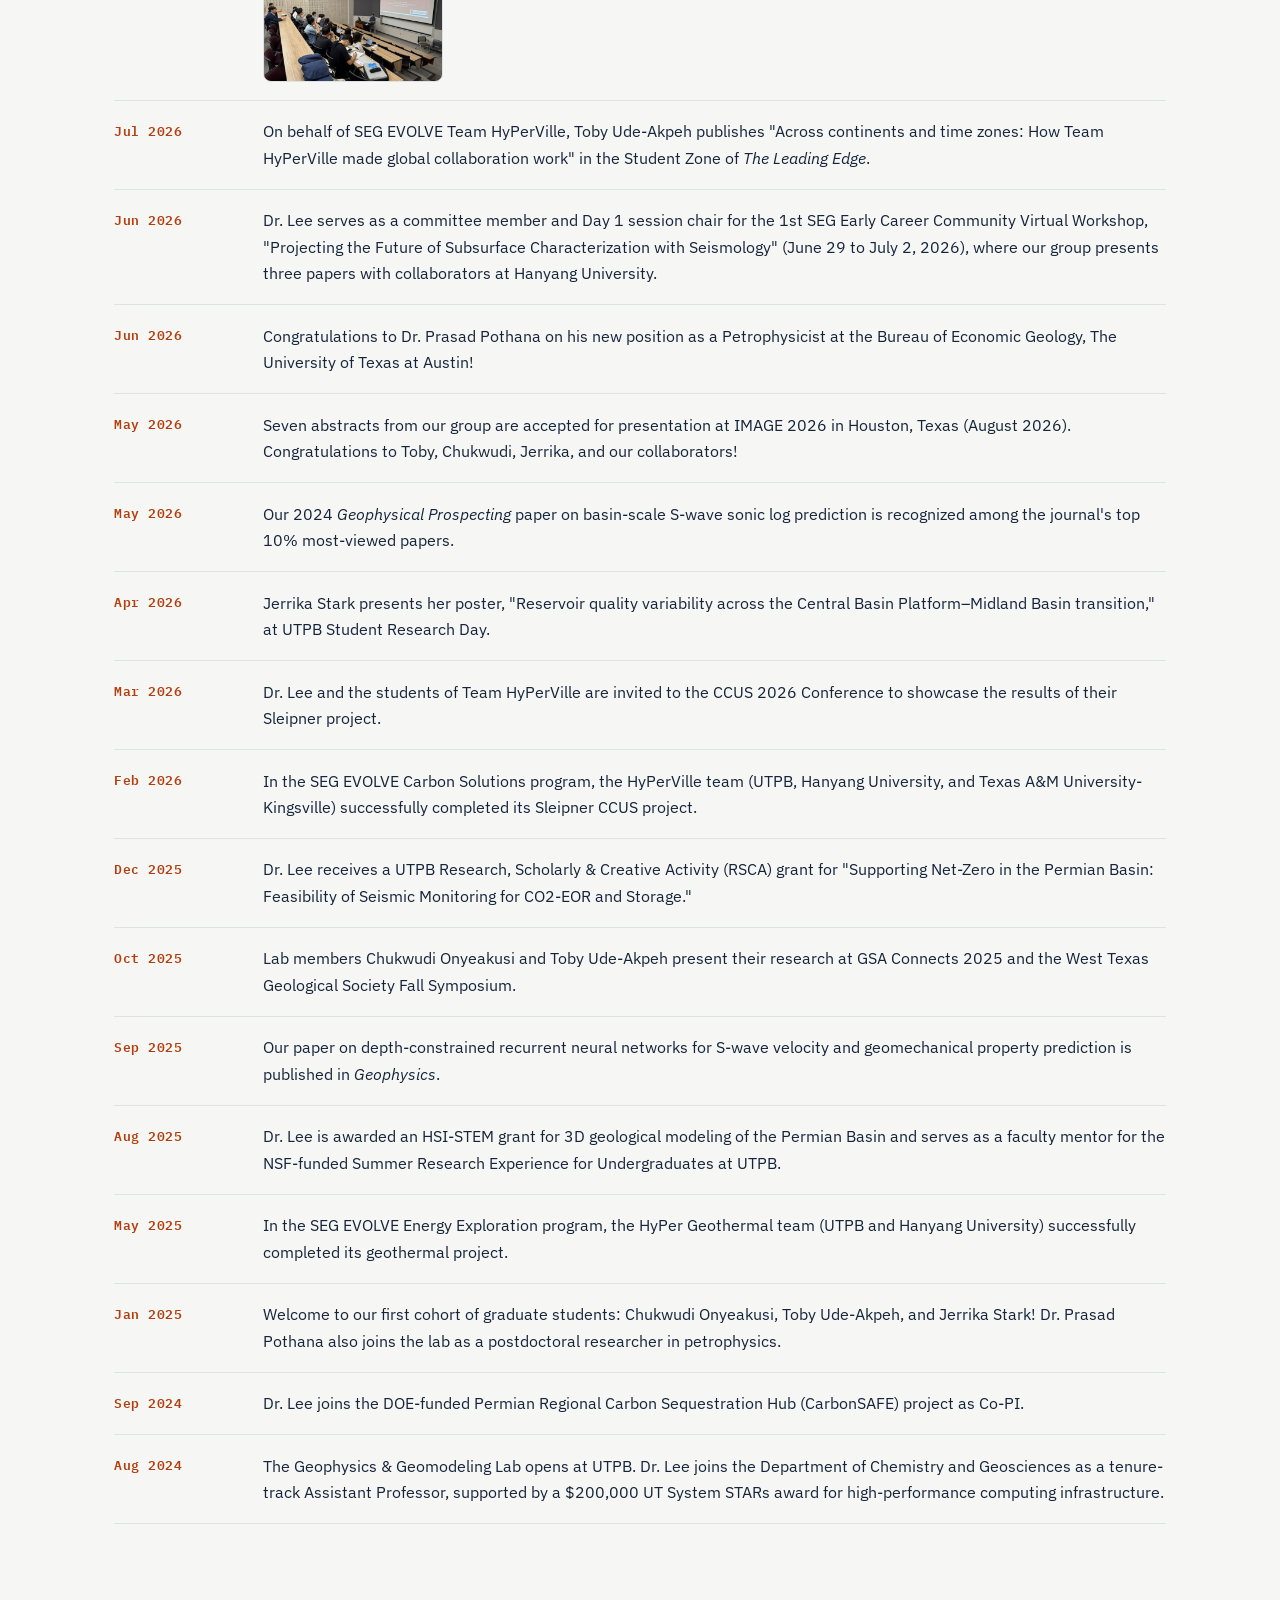
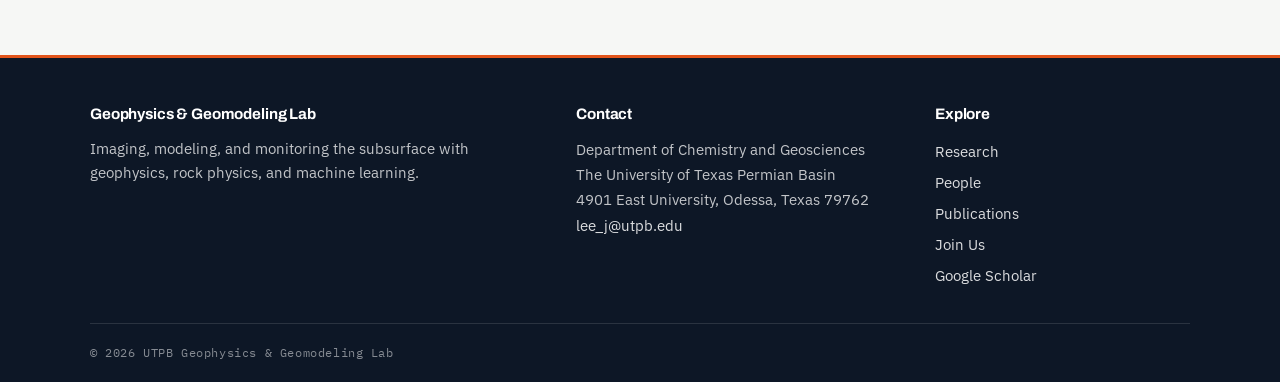
==== commit 74f0811b: "Expand UTPB Lightning Talks news item with date and series details Co-Authored-By: Claude Opus 5.5 <" ====
--- a/news.html
+++ b/news.html
@@ -77,7 +77,7 @@
           </li>
           <li>
             <span class="news-date">Sep 2026</span>
-            <p>Supported by UTPB NSF EPIIC ARISE, Dr. Lee gives a lightning talk, "Toward Digital Twins of the Subsurface: From Geoscience Data to Energy Decisions."</p>
+            <p>Dr. Lee presents "Toward Digital Twins of the Subsurface: From Geoscience Data to Energy Decisions" at the UTPB Lightning Talks on September 23, 2026. Co-sponsored by UTPB NSF EPIIC ARISE, the series brings faculty together across disciplines to exchange ideas and spark research collaborations.</p>
           </li>
           <li>
             <span class="news-date">Sep 2026</span>
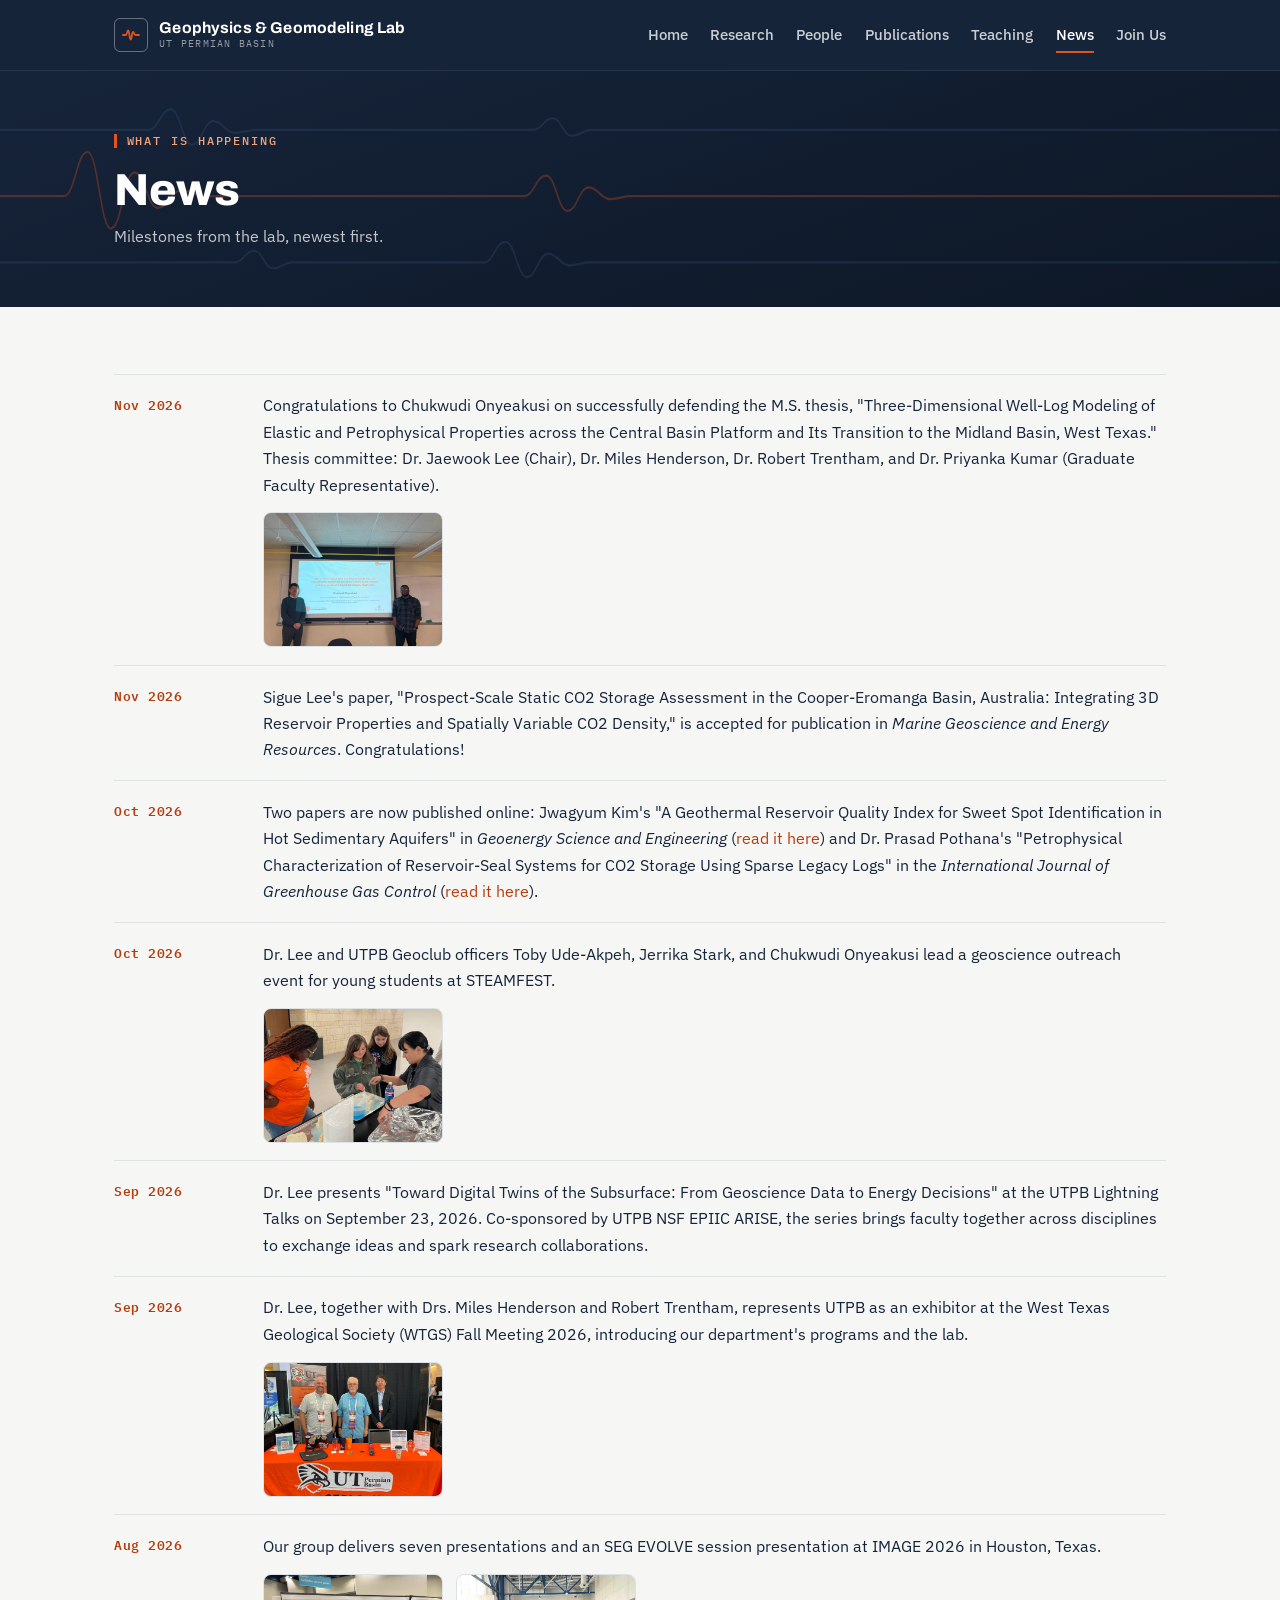
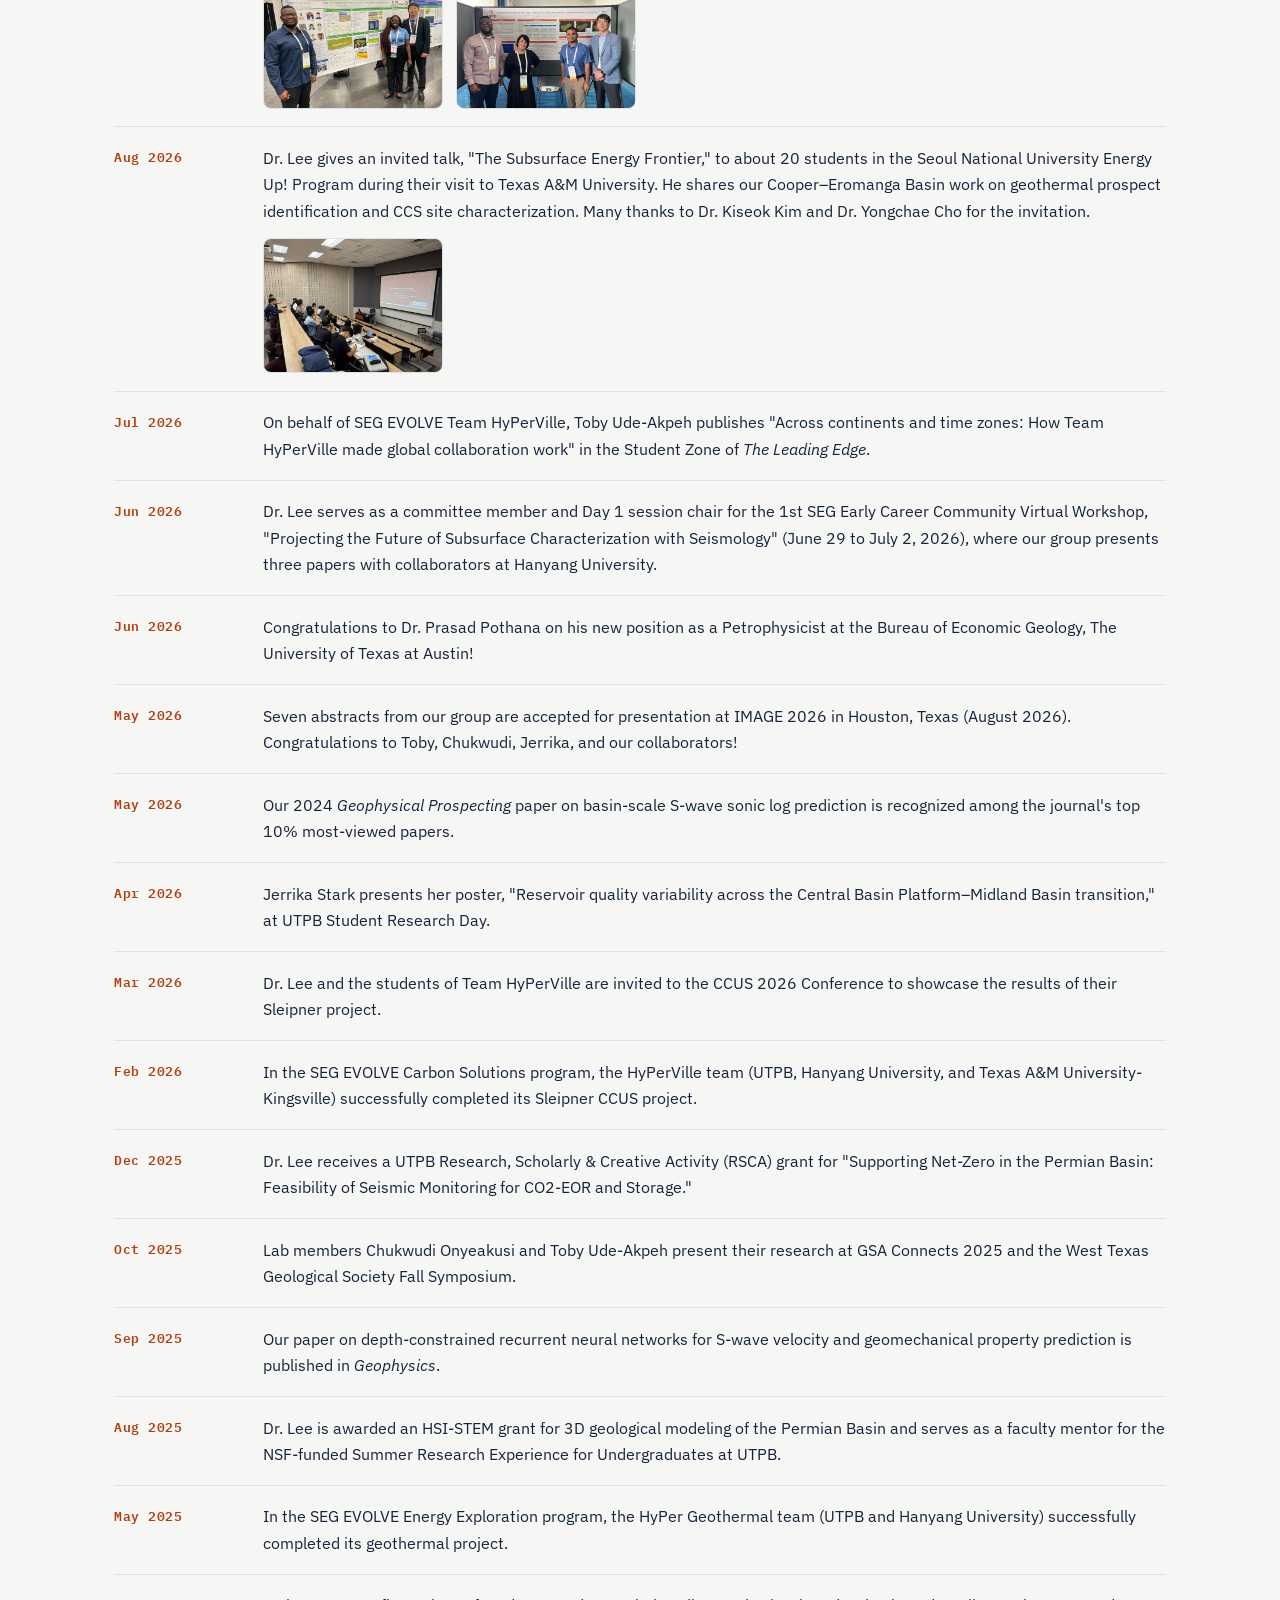
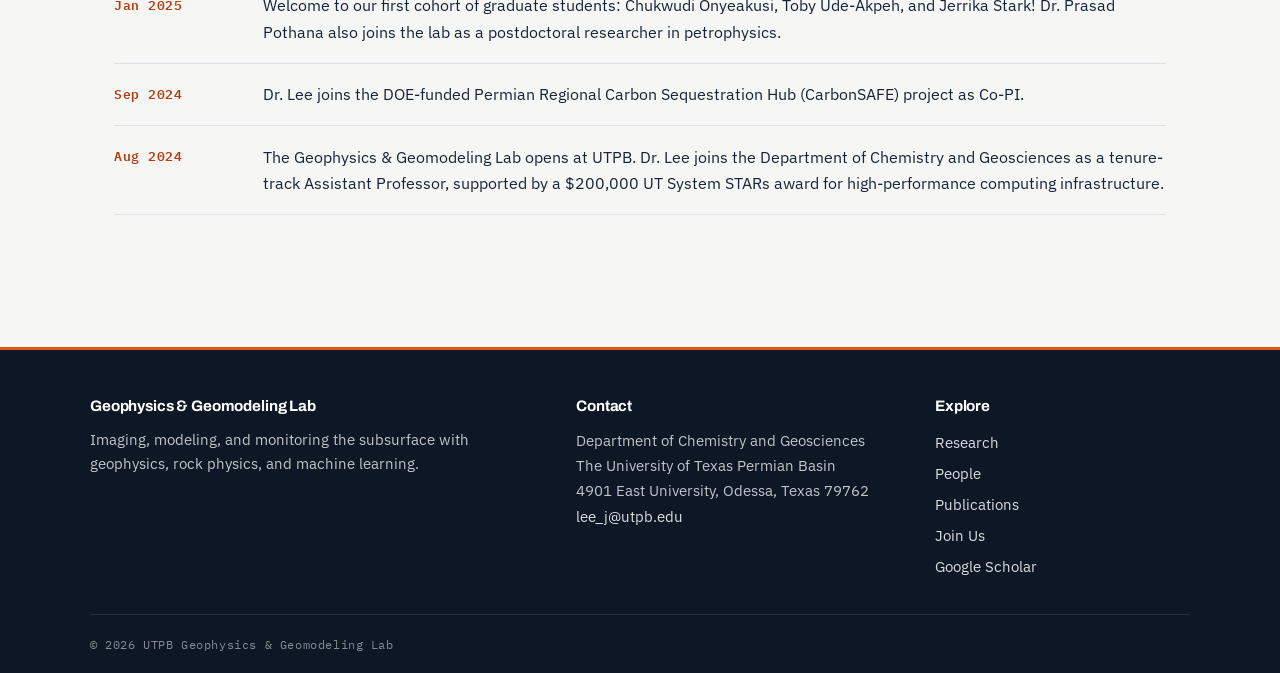
==== commit 33b8d4a2: "Add Chukwudi Onyeakusi M.S. thesis defense news with photo Co-Authored-By: Claude Opus 5.5 <noreply@" ====
--- a/news.html
+++ b/news.html
@@ -60,6 +60,15 @@
         <ul class="news-list">
           <li>
             <span class="news-date">Nov 2026</span>
+            <div class="news-body">
+              <p>Congratulations to Chukwudi Onyeakusi on successfully defending the M.S. thesis, "Three-Dimensional Well-Log Modeling of Elastic and Petrophysical Properties across the Central Basin Platform and Its Transition to the Midland Basin, West Texas." Thesis committee: Dr. Jaewook Lee (Chair), Dr. Miles Henderson, Dr. Robert Trentham, and Dr. Priyanka Kumar (Graduate Faculty Representative).</p>
+              <div class="news-photos">
+                <a class="zoom" href="images/news-2026-11-chukwudi-defense-full.jpg"><img src="images/news-2026-11-chukwudi-defense.jpg" alt="Dr. Lee and Chukwudi Onyeakusi in front of the title slide of Chukwudi's M.S. thesis defense" loading="lazy"></a>
+              </div>
+            </div>
+          </li>
+          <li>
+            <span class="news-date">Nov 2026</span>
             <p>Sigue Lee's paper, "Prospect-Scale Static CO2 Storage Assessment in the Cooper-Eromanga Basin, Australia: Integrating 3D Reservoir Properties and Spatially Variable CO2 Density," is accepted for publication in <em>Marine Geoscience and Energy Resources</em>. Congratulations!</p>
           </li>
           <li>
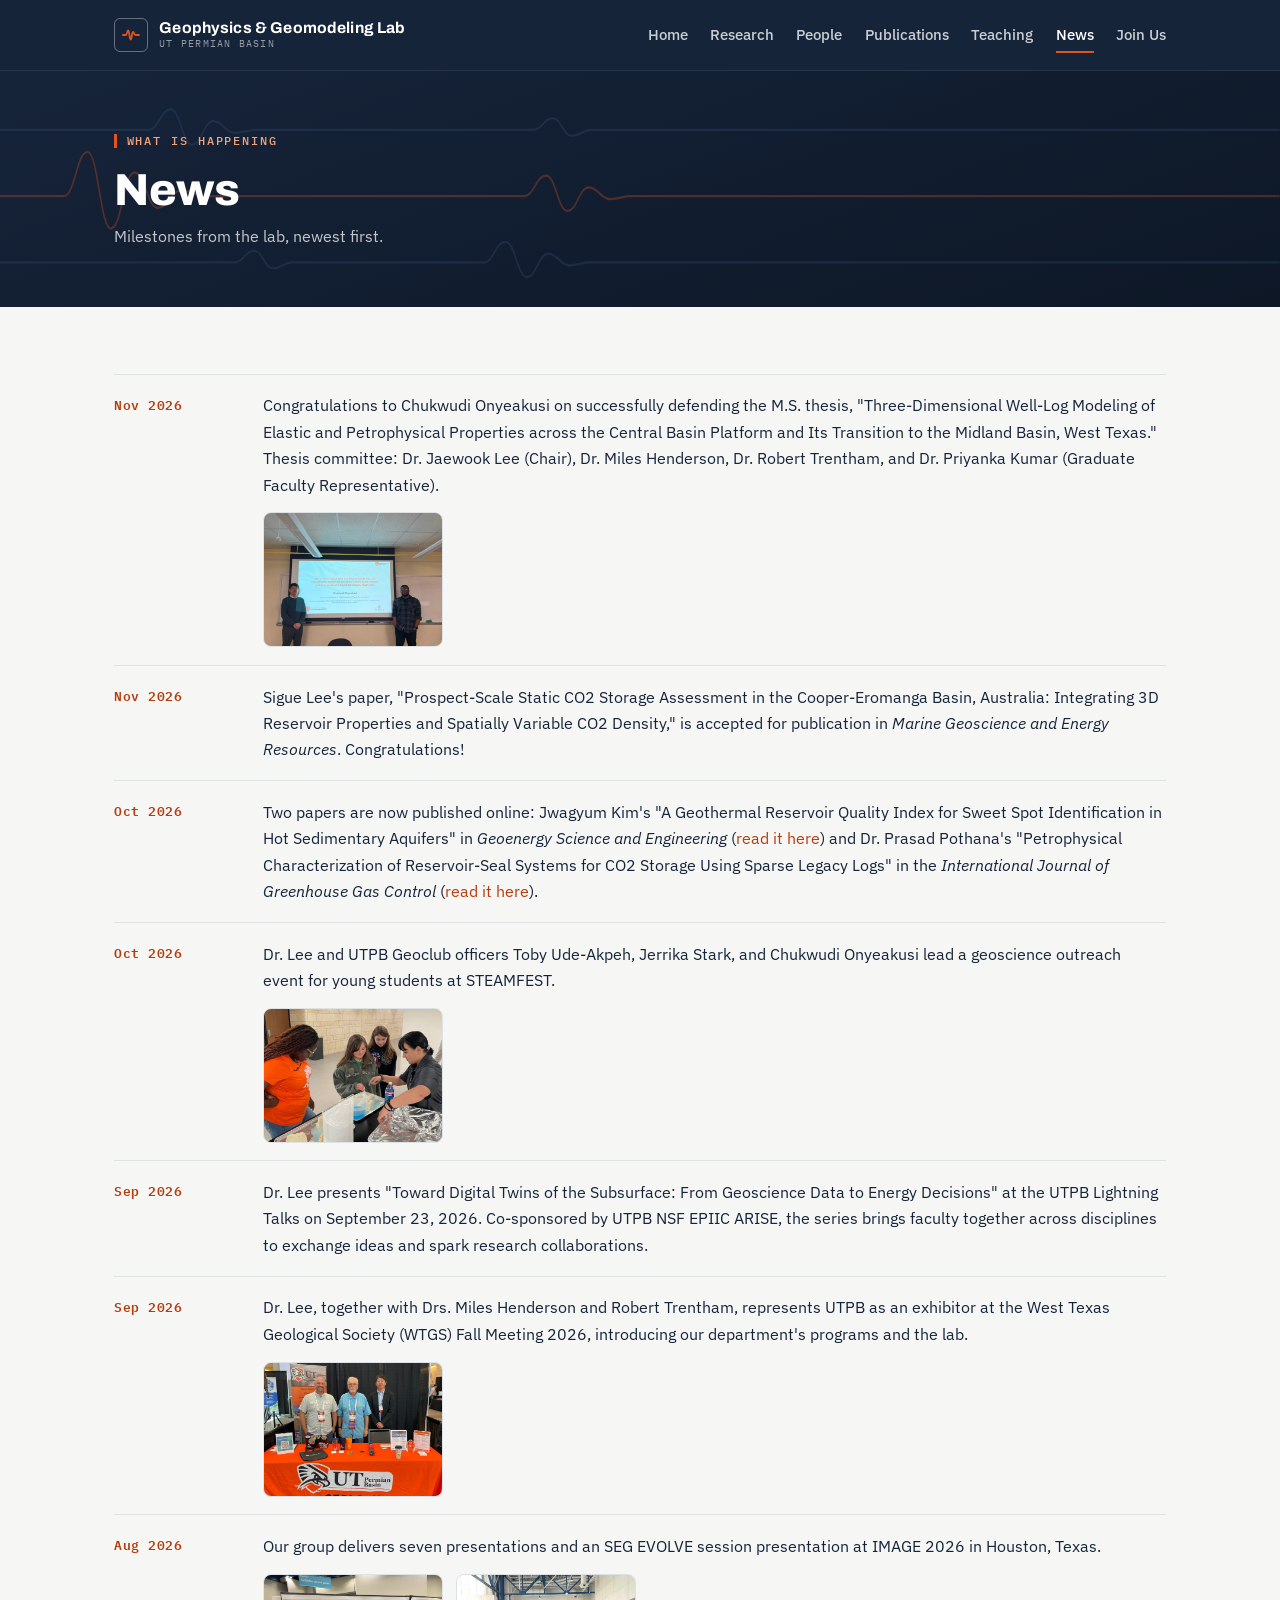
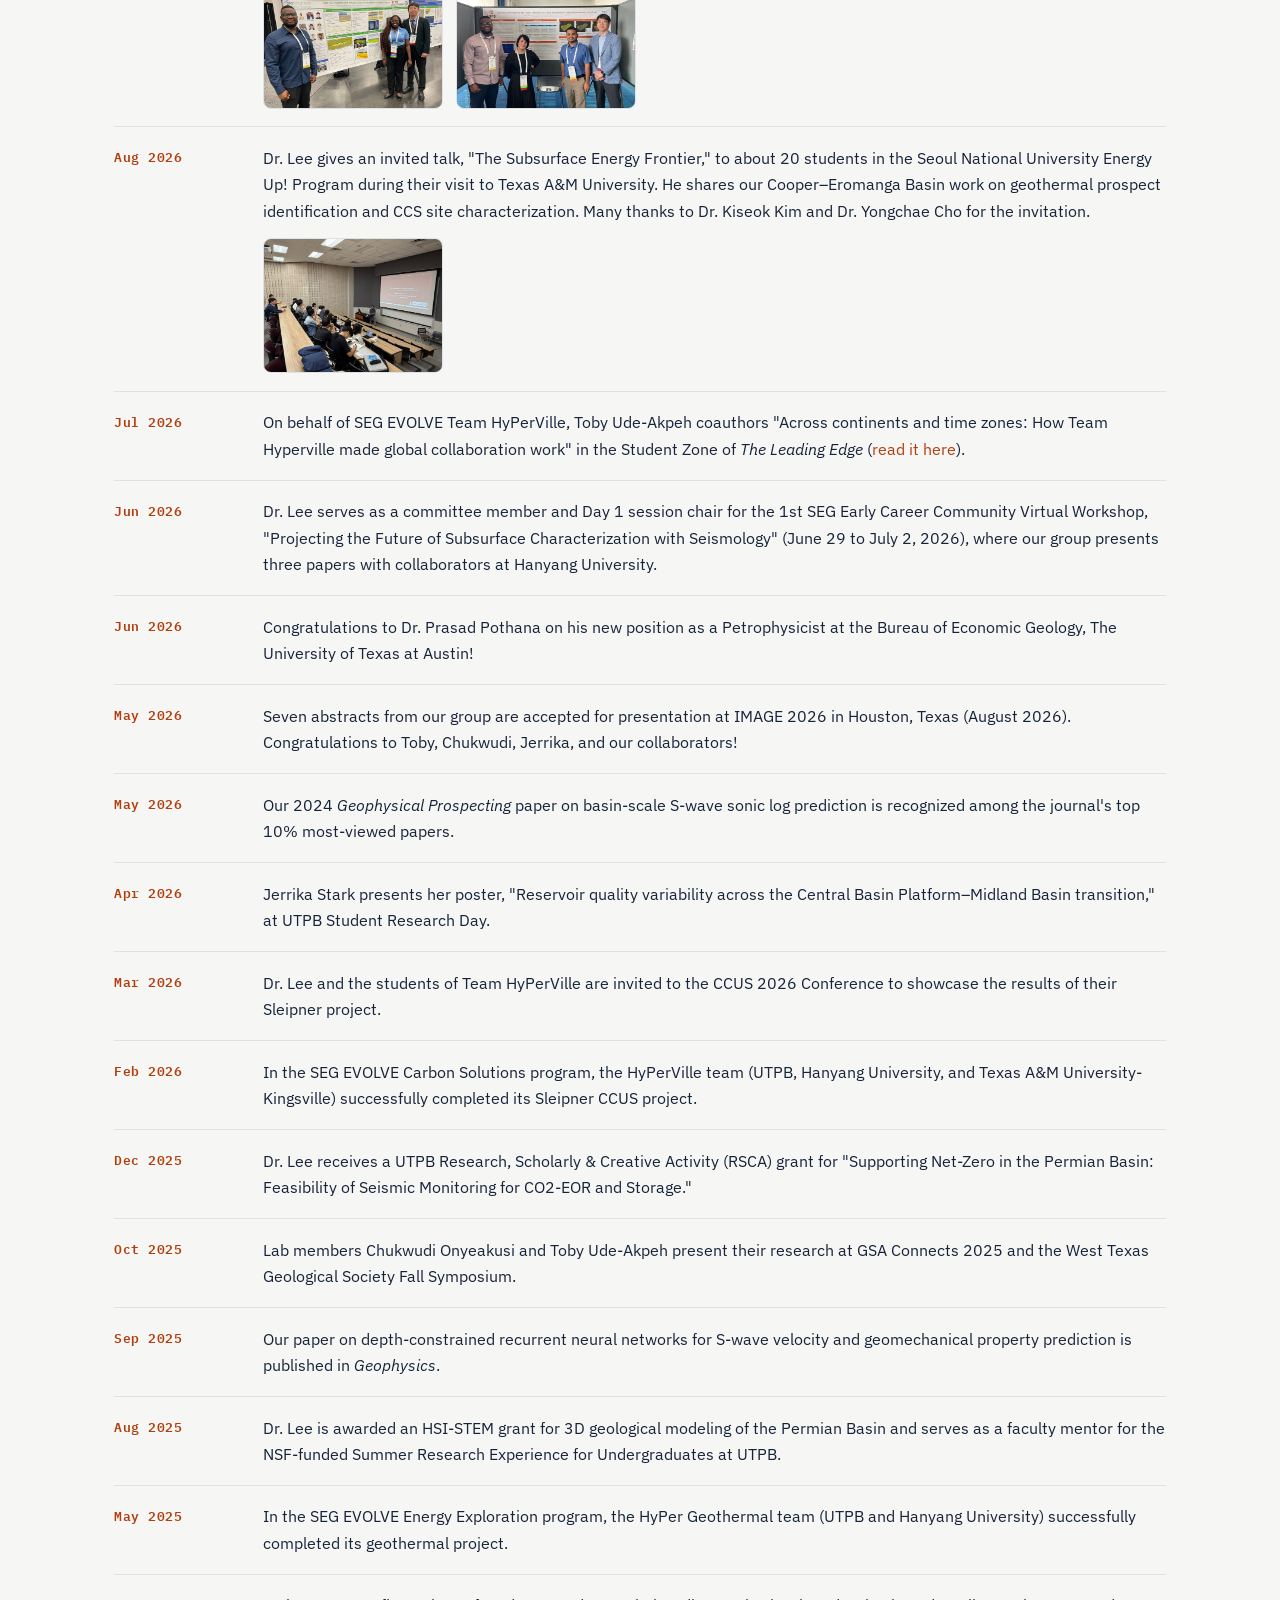
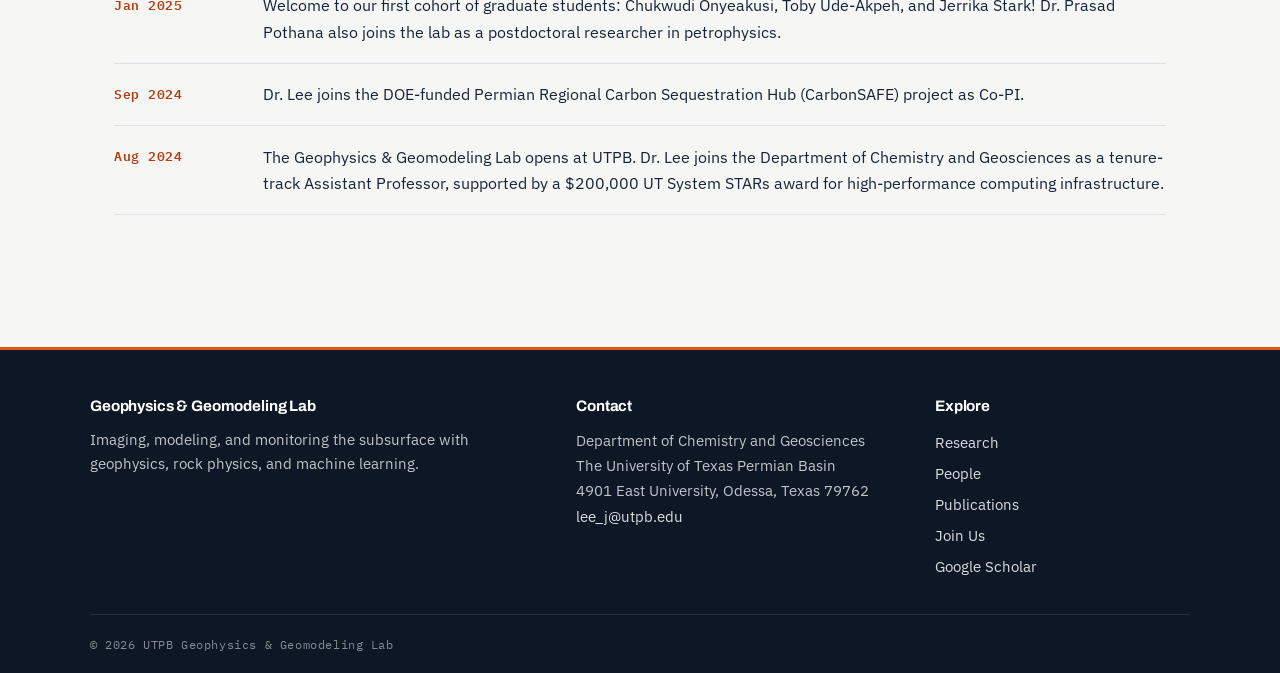
==== commit 139ffe1e: "Add teaching approach, student comments, and mentoring outcomes to Teaching; link TLE article in New" ====
--- a/news.html
+++ b/news.html
@@ -118,7 +118,7 @@
           </li>
           <li>
             <span class="news-date">Jul 2026</span>
-            <p>On behalf of SEG EVOLVE Team HyPerVille, Toby Ude-Akpeh publishes "Across continents and time zones: How Team HyPerVille made global collaboration work" in the Student Zone of <em>The Leading Edge</em>.</p>
+            <p>On behalf of SEG EVOLVE Team HyPerVille, Toby Ude-Akpeh coauthors "Across continents and time zones: How Team Hyperville made global collaboration work" in the Student Zone of <em>The Leading Edge</em> (<a href="https://doi.org/10.1190/tle45070548" target="_blank" rel="noopener">read it here</a>).</p>
           </li>
           <li>
             <span class="news-date">Jun 2026</span>
--- a/css/style.css
+++ b/css/style.css
@@ -702,6 +702,34 @@
   border-left: 3px solid var(--accent);
   padding-left: 0.7rem;
   margin: 2.2rem 0 0.8rem;
+}
+
+/* ---------- Quotes ---------- */
+
+.quote {
+  margin: 0;
+  display: flex;
+  flex-direction: column;
+  justify-content: space-between;
+  gap: 1rem;
+}
+.quote blockquote {
+  margin: 0;
+  font-size: 1.05rem;
+}
+.quote blockquote::before {
+  content: "\201C";
+  display: block;
+  font-family: var(--font-display);
+  font-size: 2.6rem;
+  line-height: 1;
+  color: var(--accent);
+}
+.quote figcaption {
+  font-family: var(--font-mono);
+  font-size: 0.78rem;
+  letter-spacing: 0.04em;
+  color: var(--slate);
 }
 
 /* ---------- Callout ---------- */
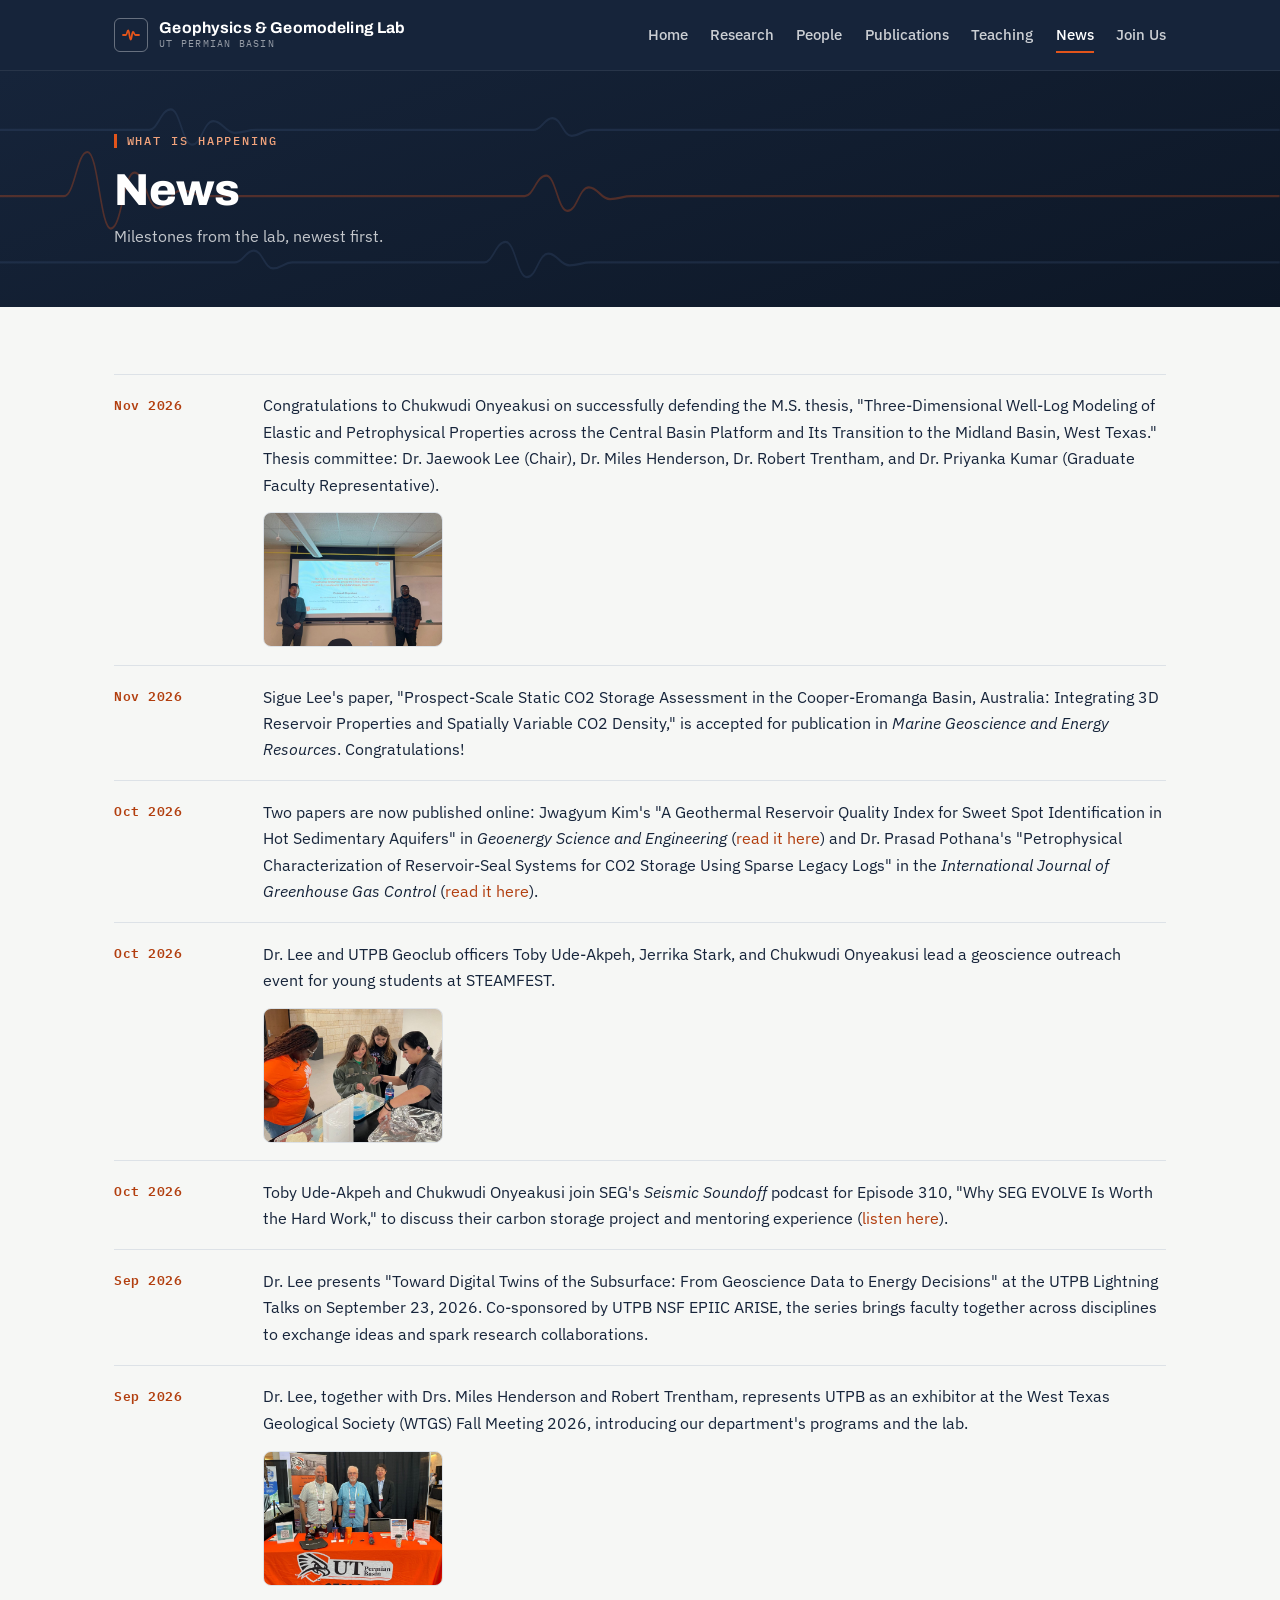
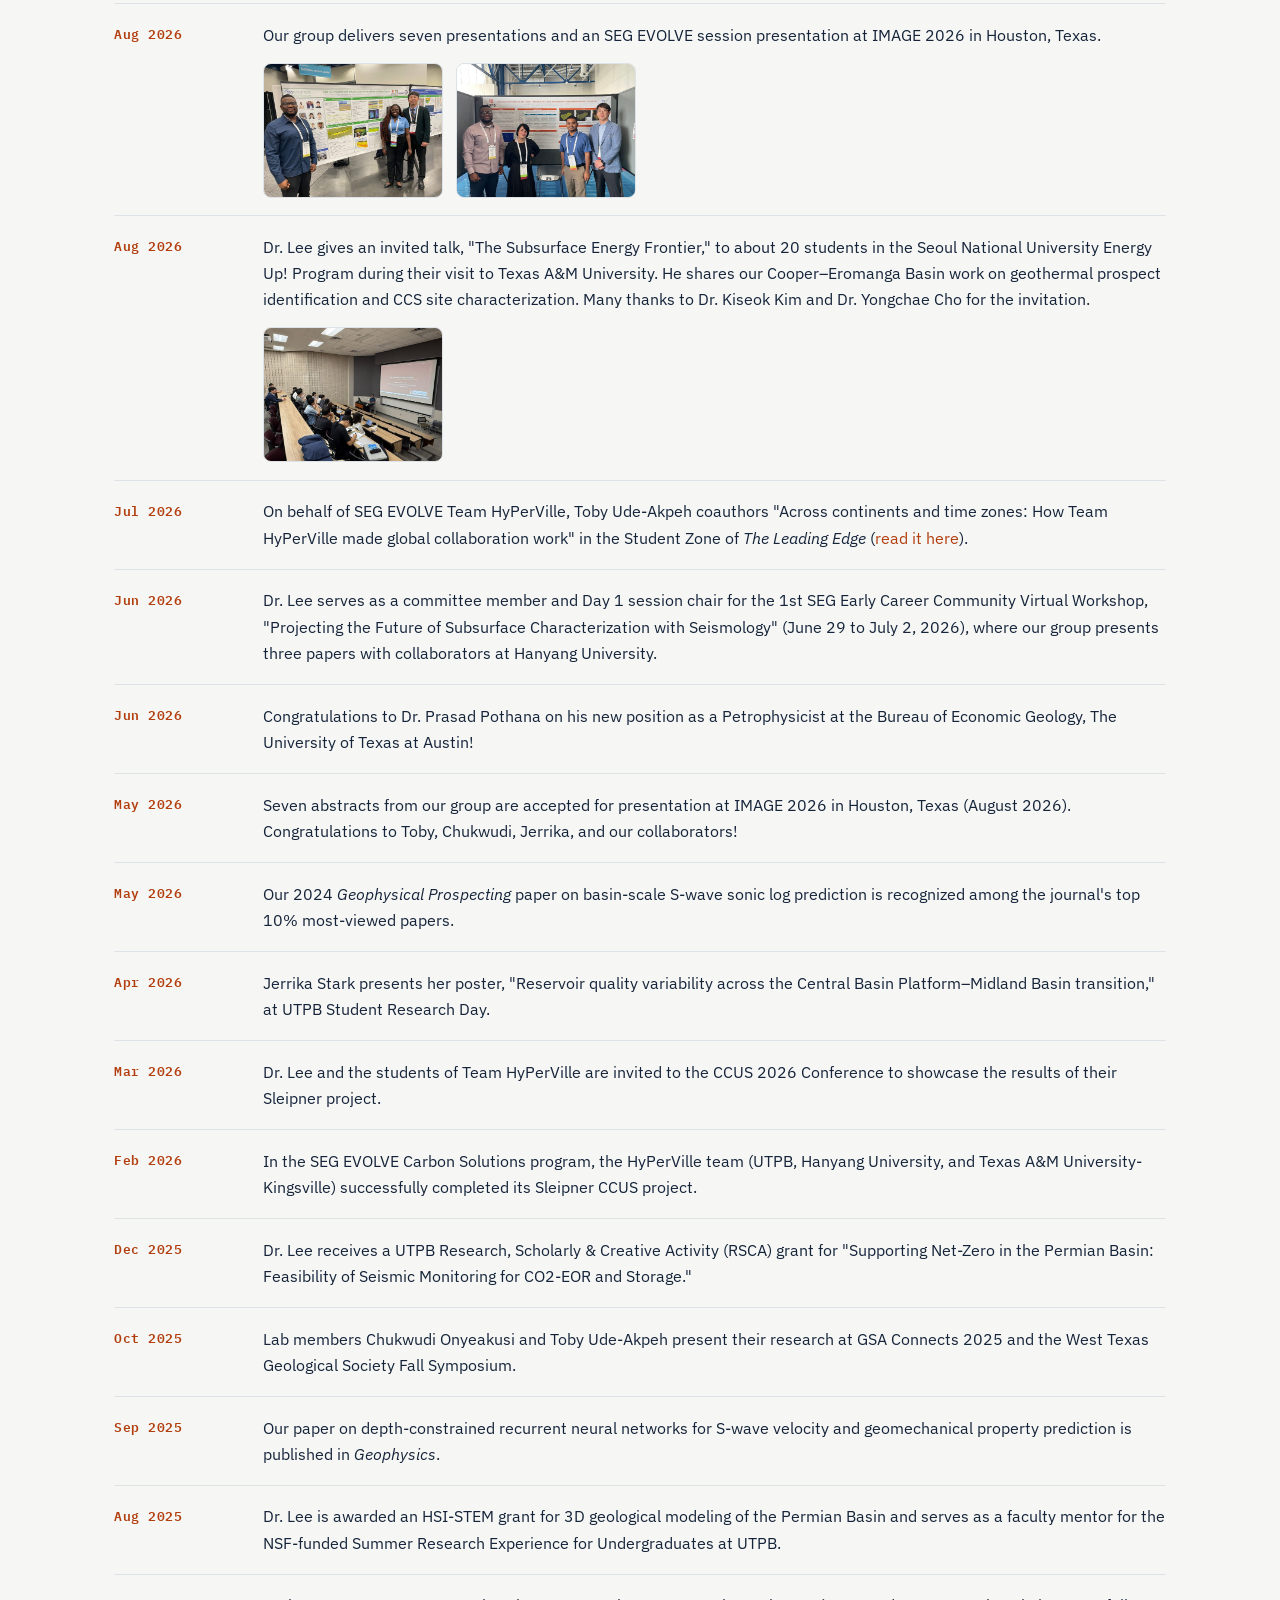
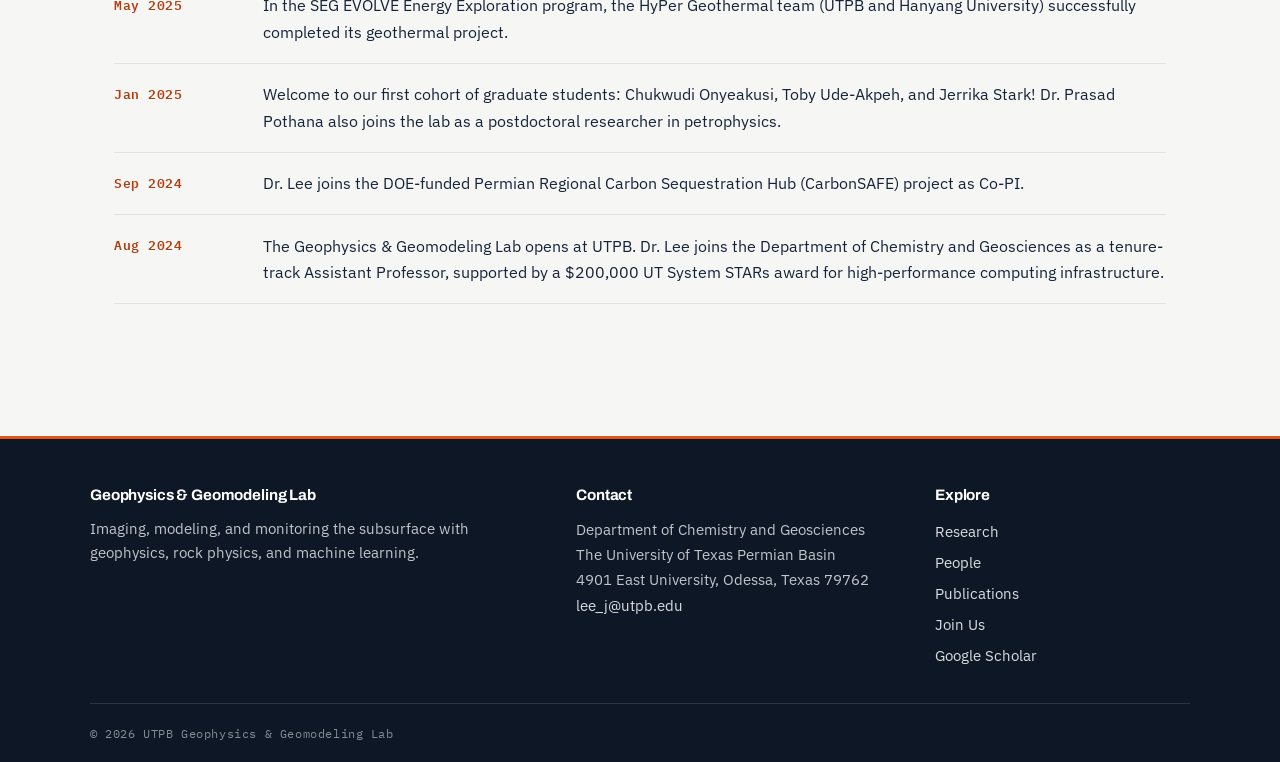
==== commit b2191f8c: "Drop unconfirmed 2026 EVOLVE term, use HyPerVille in TLE title, add Seismic Soundoff news Co-Authore" ====
--- a/news.html
+++ b/news.html
@@ -85,6 +85,10 @@
             </div>
           </li>
           <li>
+            <span class="news-date">Oct 2026</span>
+            <p>Toby Ude-Akpeh and Chukwudi Onyeakusi join SEG's <em>Seismic Soundoff</em> podcast for Episode 310, "Why SEG EVOLVE Is Worth the Hard Work," to discuss their carbon storage project and mentoring experience (<a href="https://seg.org/podcasts/episode-310-why-seg-evolve-is-worth-the-hard-work/" target="_blank" rel="noopener">listen here</a>).</p>
+          </li>
+          <li>
             <span class="news-date">Sep 2026</span>
             <p>Dr. Lee presents "Toward Digital Twins of the Subsurface: From Geoscience Data to Energy Decisions" at the UTPB Lightning Talks on September 23, 2026. Co-sponsored by UTPB NSF EPIIC ARISE, the series brings faculty together across disciplines to exchange ideas and spark research collaborations.</p>
           </li>
@@ -118,7 +122,7 @@
           </li>
           <li>
             <span class="news-date">Jul 2026</span>
-            <p>On behalf of SEG EVOLVE Team HyPerVille, Toby Ude-Akpeh coauthors "Across continents and time zones: How Team Hyperville made global collaboration work" in the Student Zone of <em>The Leading Edge</em> (<a href="https://doi.org/10.1190/tle45070548" target="_blank" rel="noopener">read it here</a>).</p>
+            <p>On behalf of SEG EVOLVE Team HyPerVille, Toby Ude-Akpeh coauthors "Across continents and time zones: How Team HyPerVille made global collaboration work" in the Student Zone of <em>The Leading Edge</em> (<a href="https://doi.org/10.1190/tle45070548" target="_blank" rel="noopener">read it here</a>).</p>
           </li>
           <li>
             <span class="news-date">Jun 2026</span>
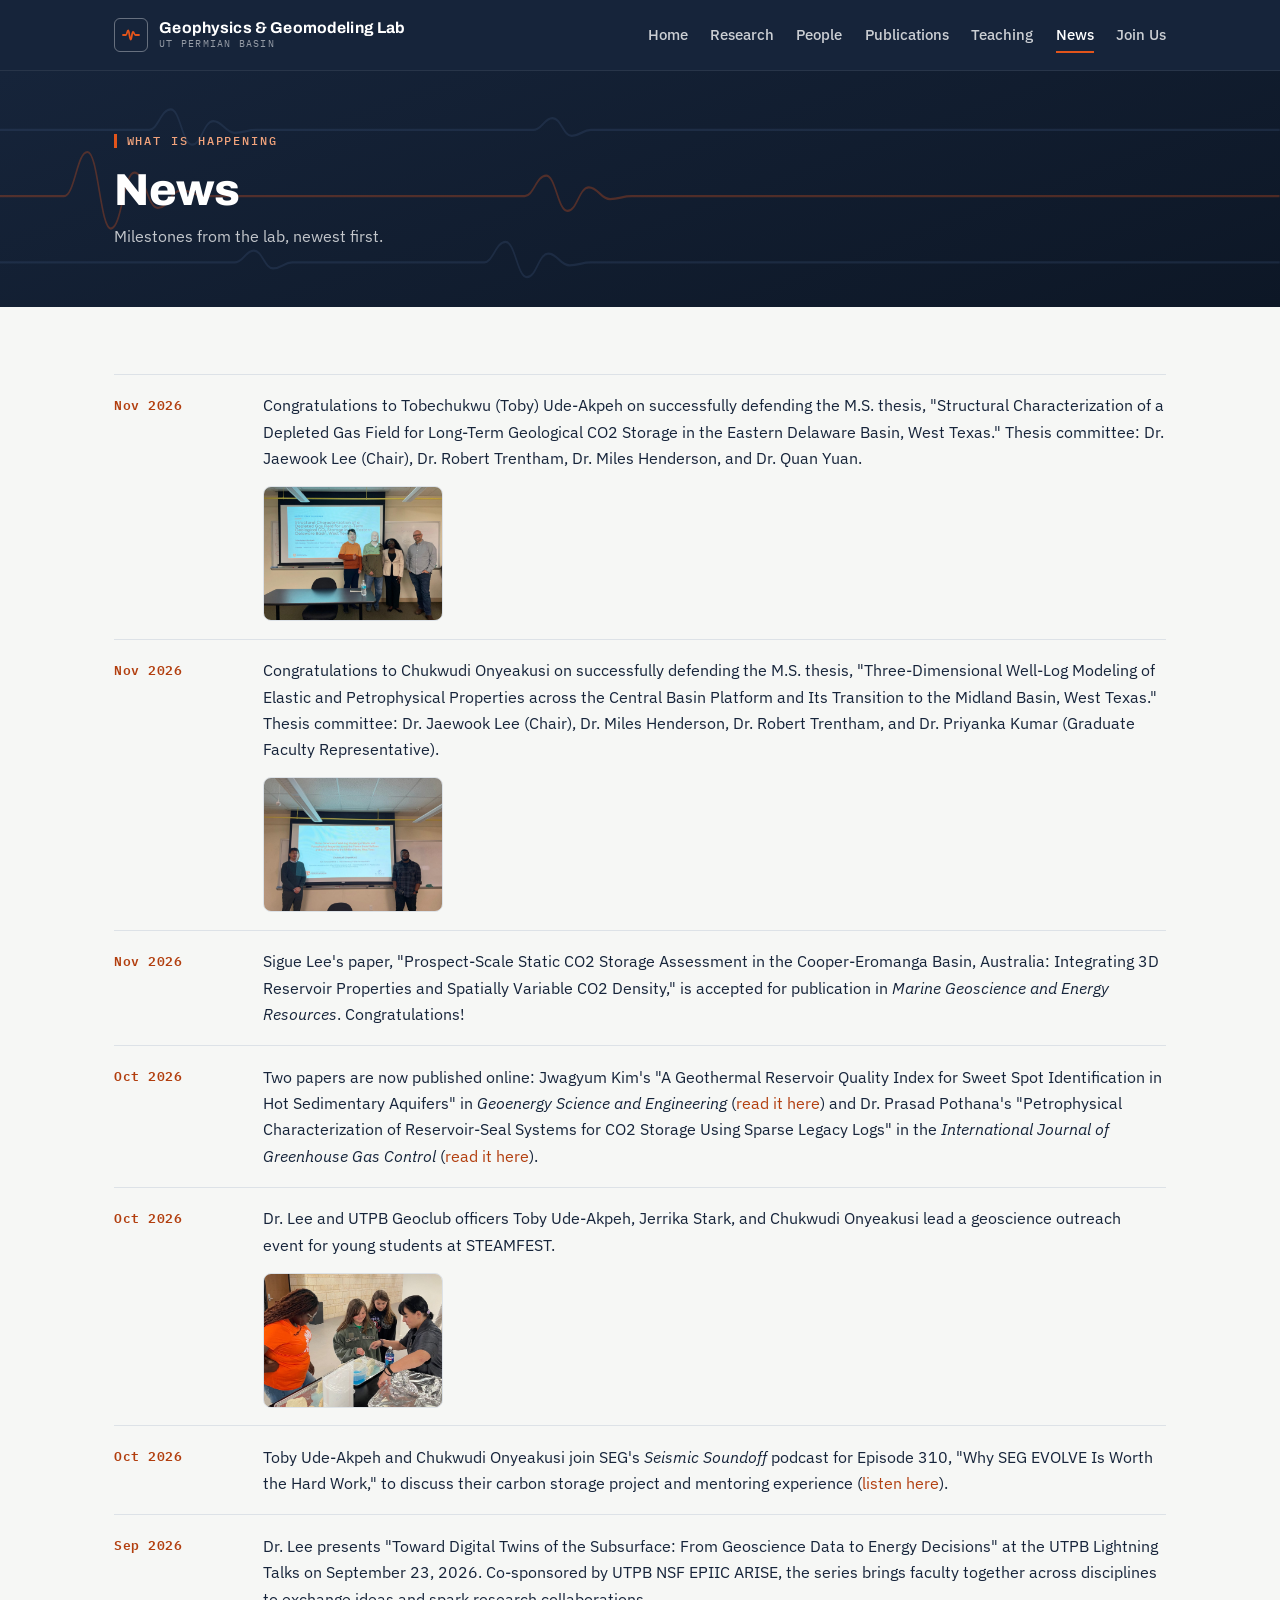
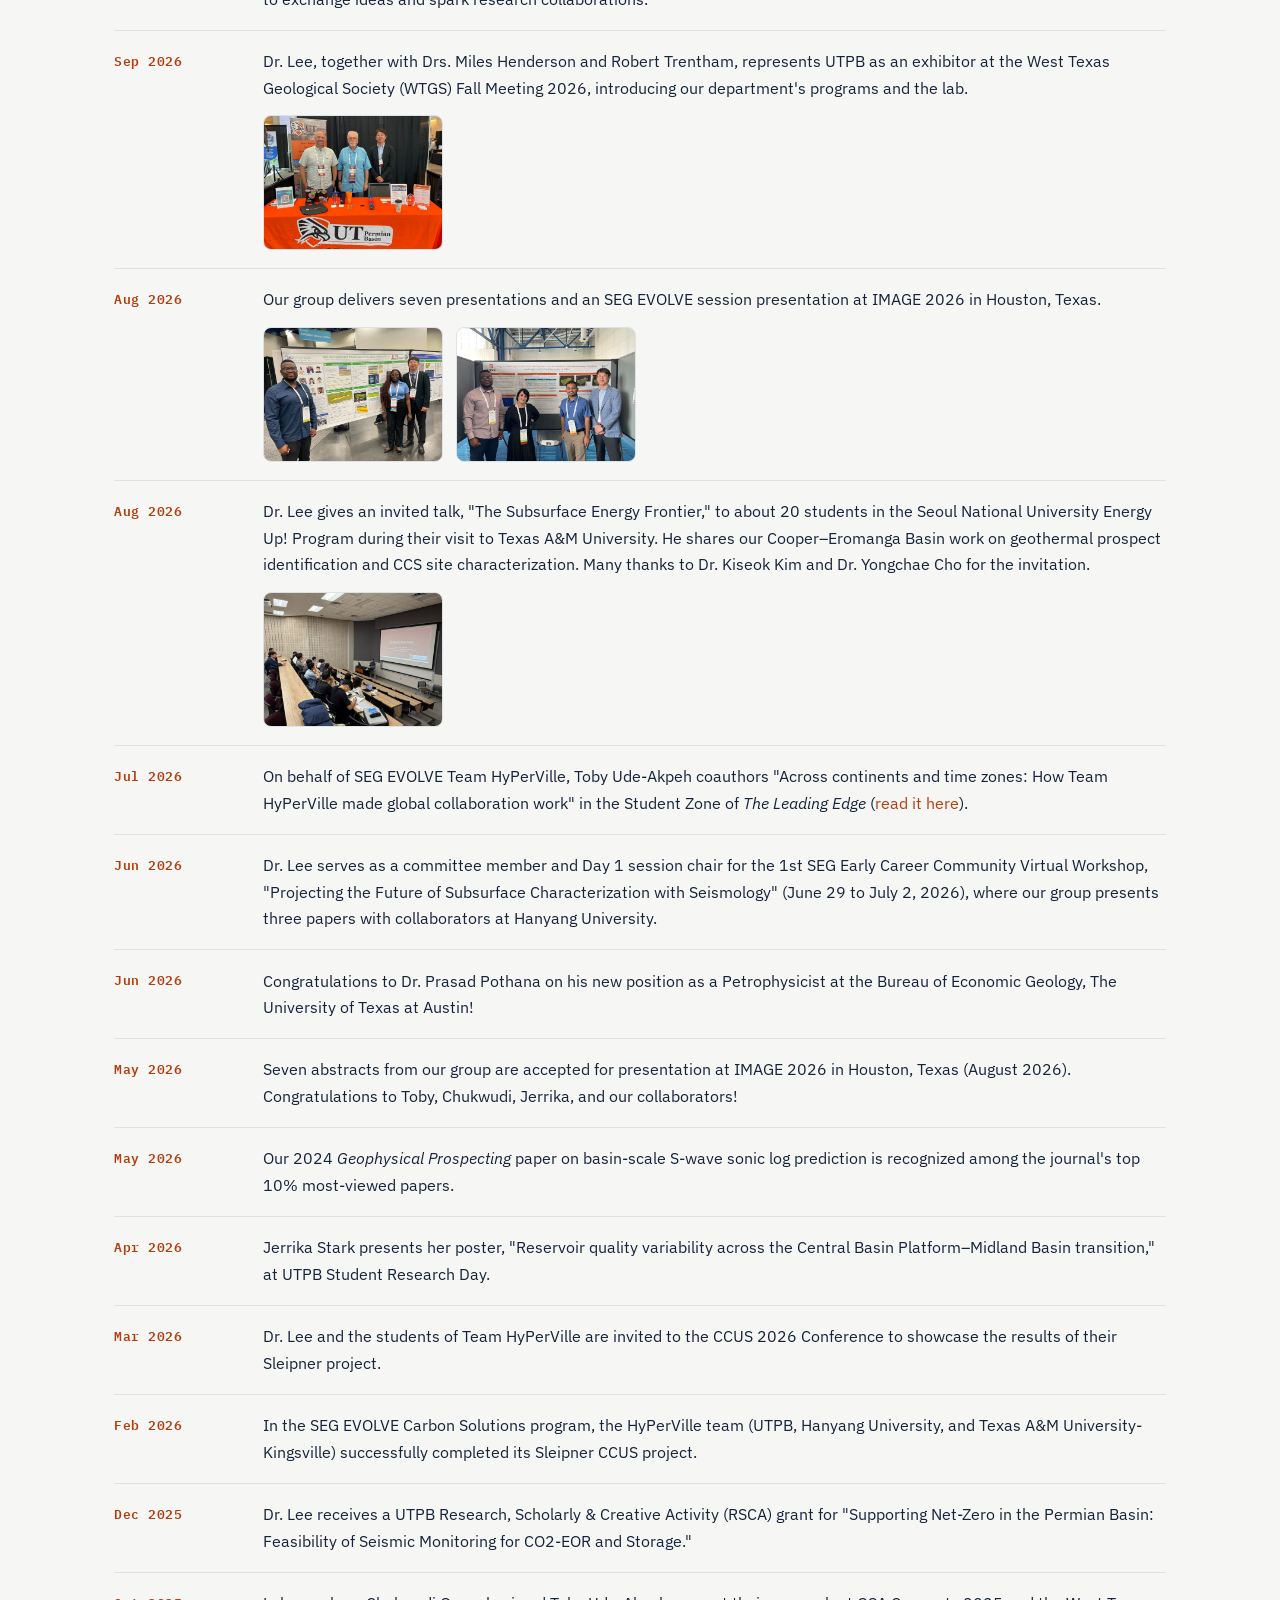
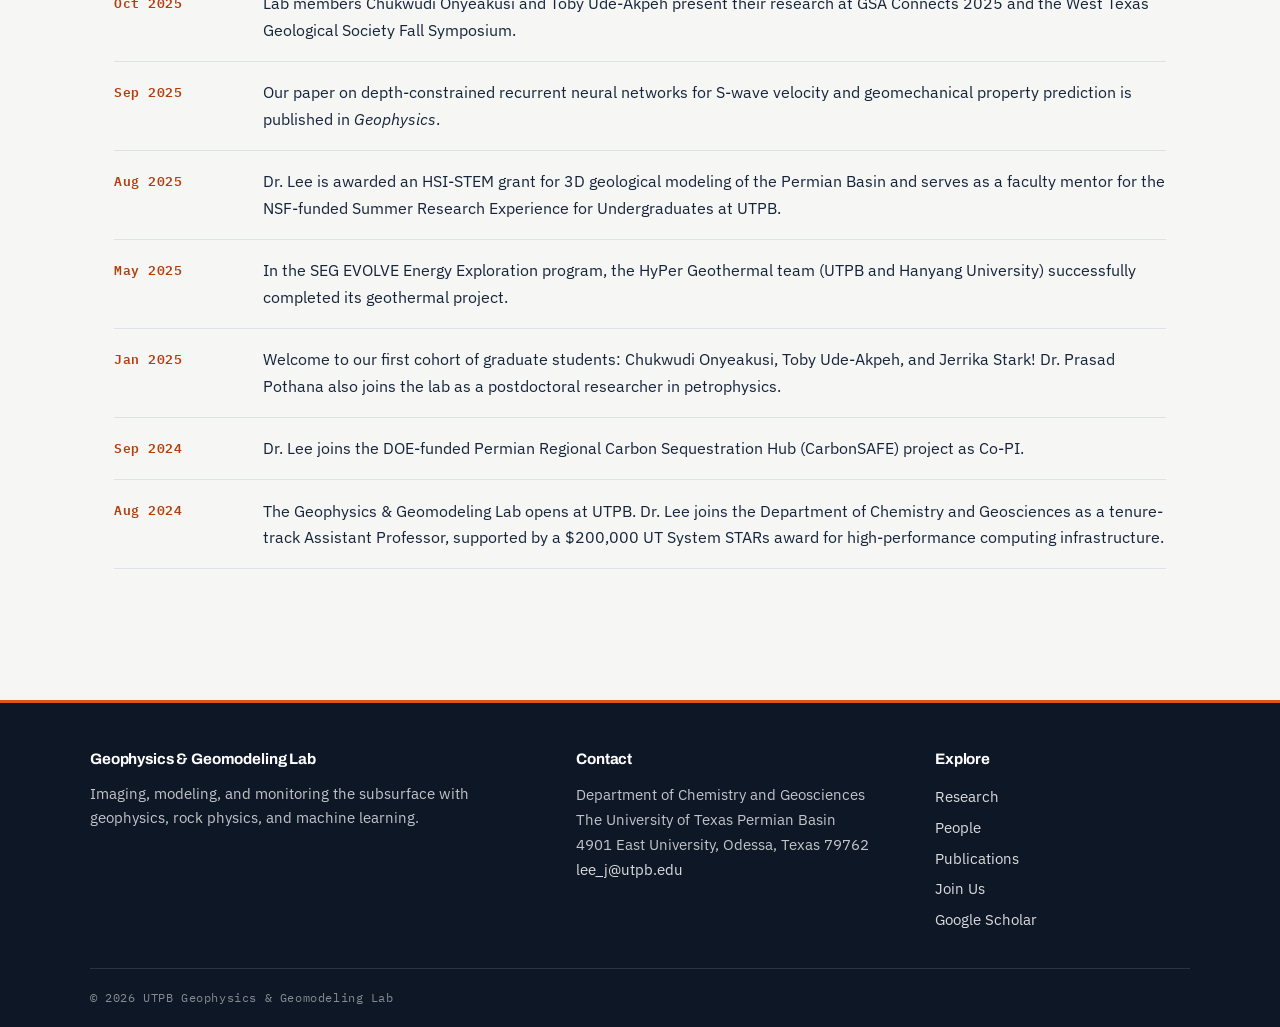
==== commit 1d2b684f: "Add Toby Ude-Akpeh M.S. thesis defense news with photo Co-Authored-By: Claude Opus 5.5 <noreply@anth" ====
--- a/news.html
+++ b/news.html
@@ -61,6 +61,15 @@
           <li>
             <span class="news-date">Nov 2026</span>
             <div class="news-body">
+              <p>Congratulations to Tobechukwu (Toby) Ude-Akpeh on successfully defending the M.S. thesis, "Structural Characterization of a Depleted Gas Field for Long-Term Geological CO2 Storage in the Eastern Delaware Basin, West Texas." Thesis committee: Dr. Jaewook Lee (Chair), Dr. Robert Trentham, Dr. Miles Henderson, and Dr. Quan Yuan.</p>
+              <div class="news-photos">
+                <a class="zoom" href="images/news-2026-11-toby-defense-full.jpg"><img src="images/news-2026-11-toby-defense.jpg" alt="Dr. Lee, Dr. Robert Trentham, Toby Ude-Akpeh, and Dr. Miles Henderson in front of the title slide of Toby's M.S. thesis defense" loading="lazy"></a>
+              </div>
+            </div>
+          </li>
+          <li>
+            <span class="news-date">Nov 2026</span>
+            <div class="news-body">
               <p>Congratulations to Chukwudi Onyeakusi on successfully defending the M.S. thesis, "Three-Dimensional Well-Log Modeling of Elastic and Petrophysical Properties across the Central Basin Platform and Its Transition to the Midland Basin, West Texas." Thesis committee: Dr. Jaewook Lee (Chair), Dr. Miles Henderson, Dr. Robert Trentham, and Dr. Priyanka Kumar (Graduate Faculty Representative).</p>
               <div class="news-photos">
                 <a class="zoom" href="images/news-2026-11-chukwudi-defense-full.jpg"><img src="images/news-2026-11-chukwudi-defense.jpg" alt="Dr. Lee and Chukwudi Onyeakusi in front of the title slide of Chukwudi's M.S. thesis defense" loading="lazy"></a>
--- a/css/style.css
+++ b/css/style.css
@@ -363,6 +363,7 @@
   box-shadow: 0 10px 24px rgba(22, 36, 58, 0.08);
 }
 .card h3 { margin-top: 0.2rem; }
+.card-wide { grid-column: 1 / -1; }
 .card .tick {
   display: block;
   width: 22px;
@@ -725,6 +726,8 @@
   line-height: 1;
   color: var(--accent);
 }
+.quote p { margin: 0; }
+.quote-wide { grid-column: 1 / -1; }
 .quote figcaption {
   font-family: var(--font-mono);
   font-size: 0.78rem;
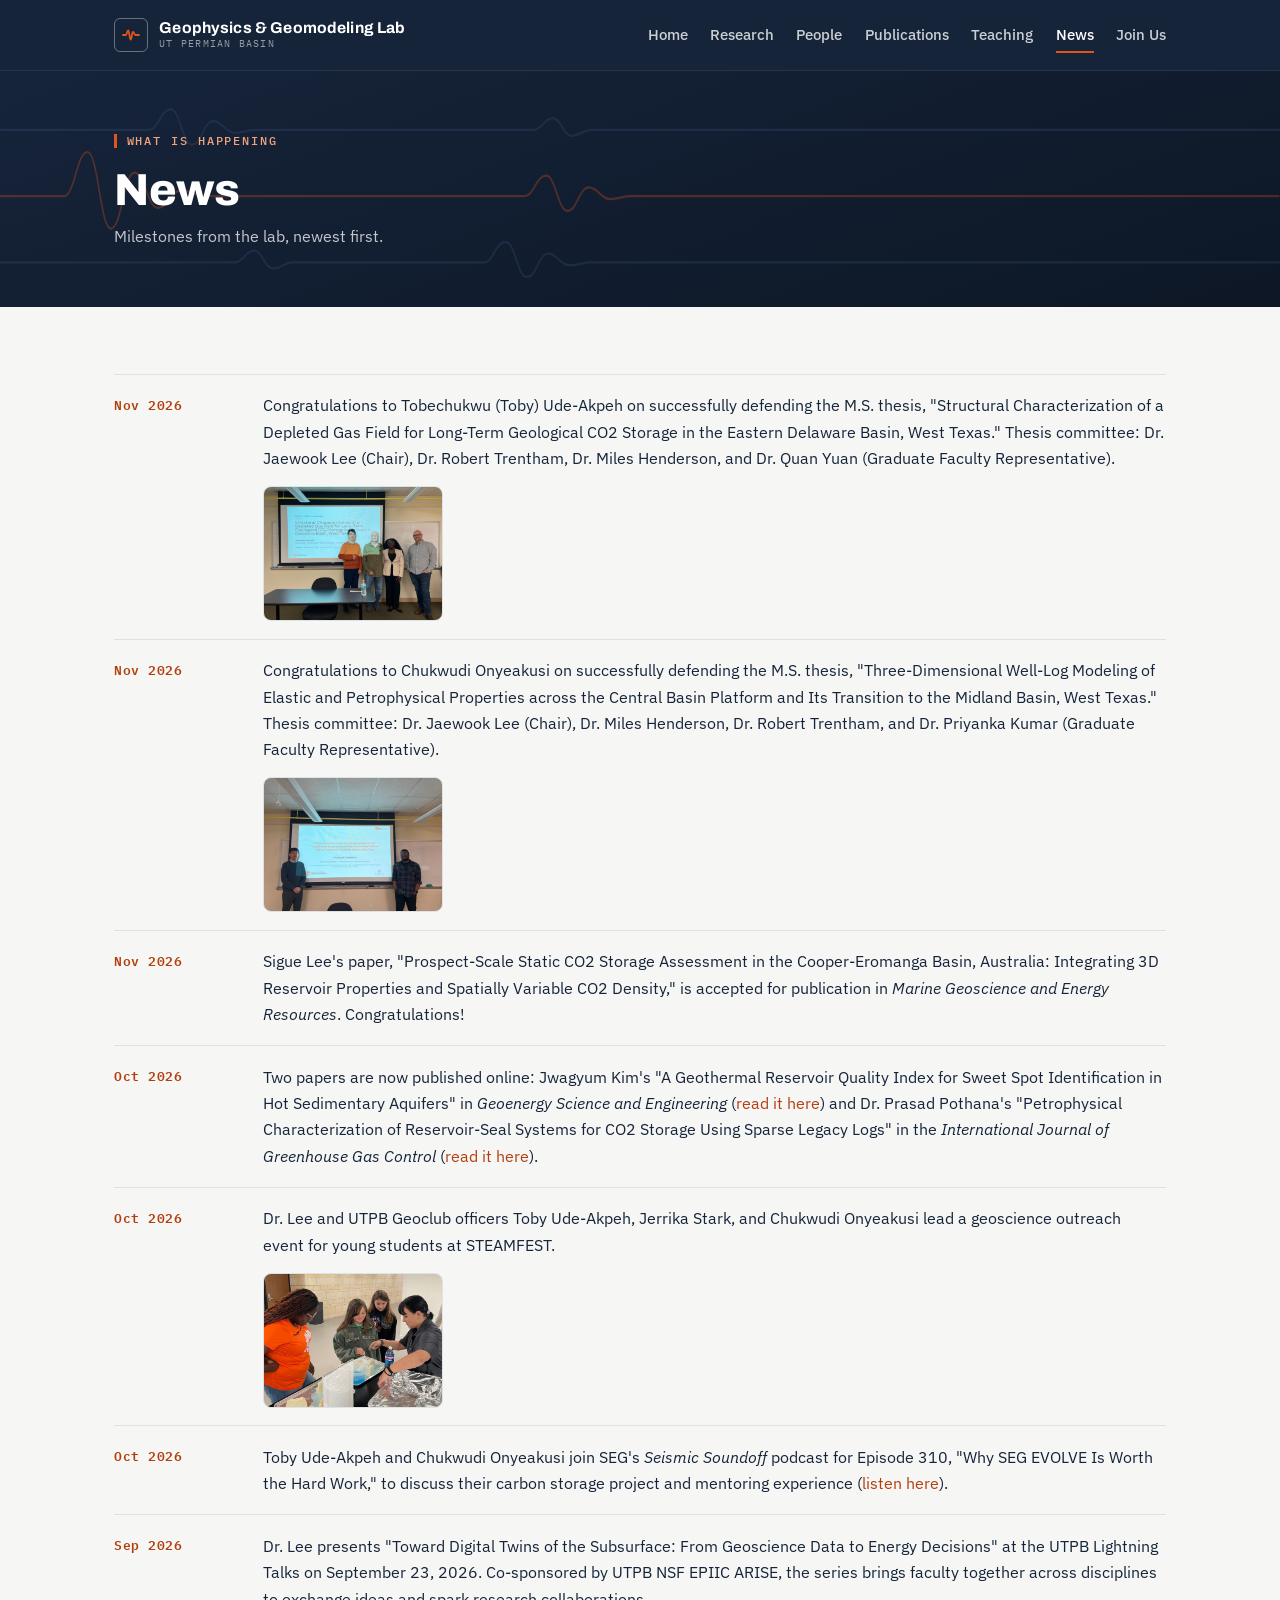
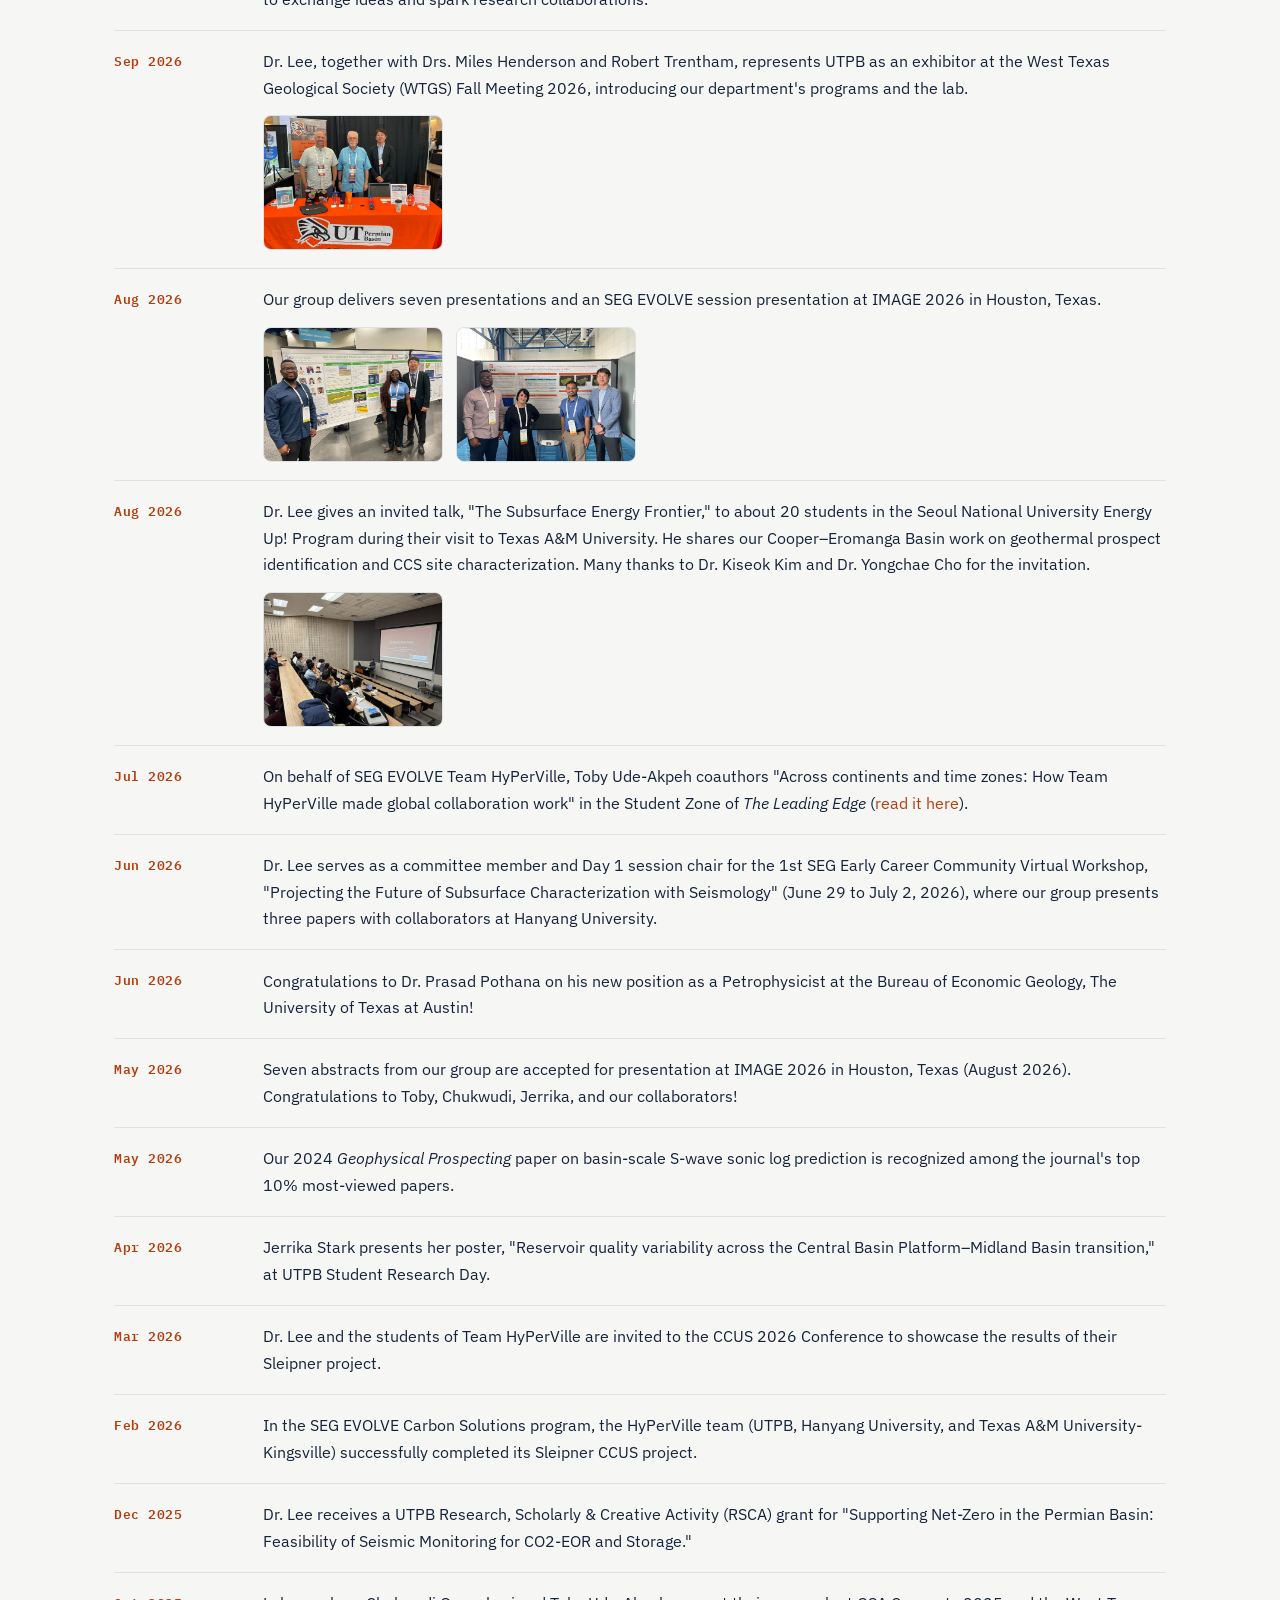
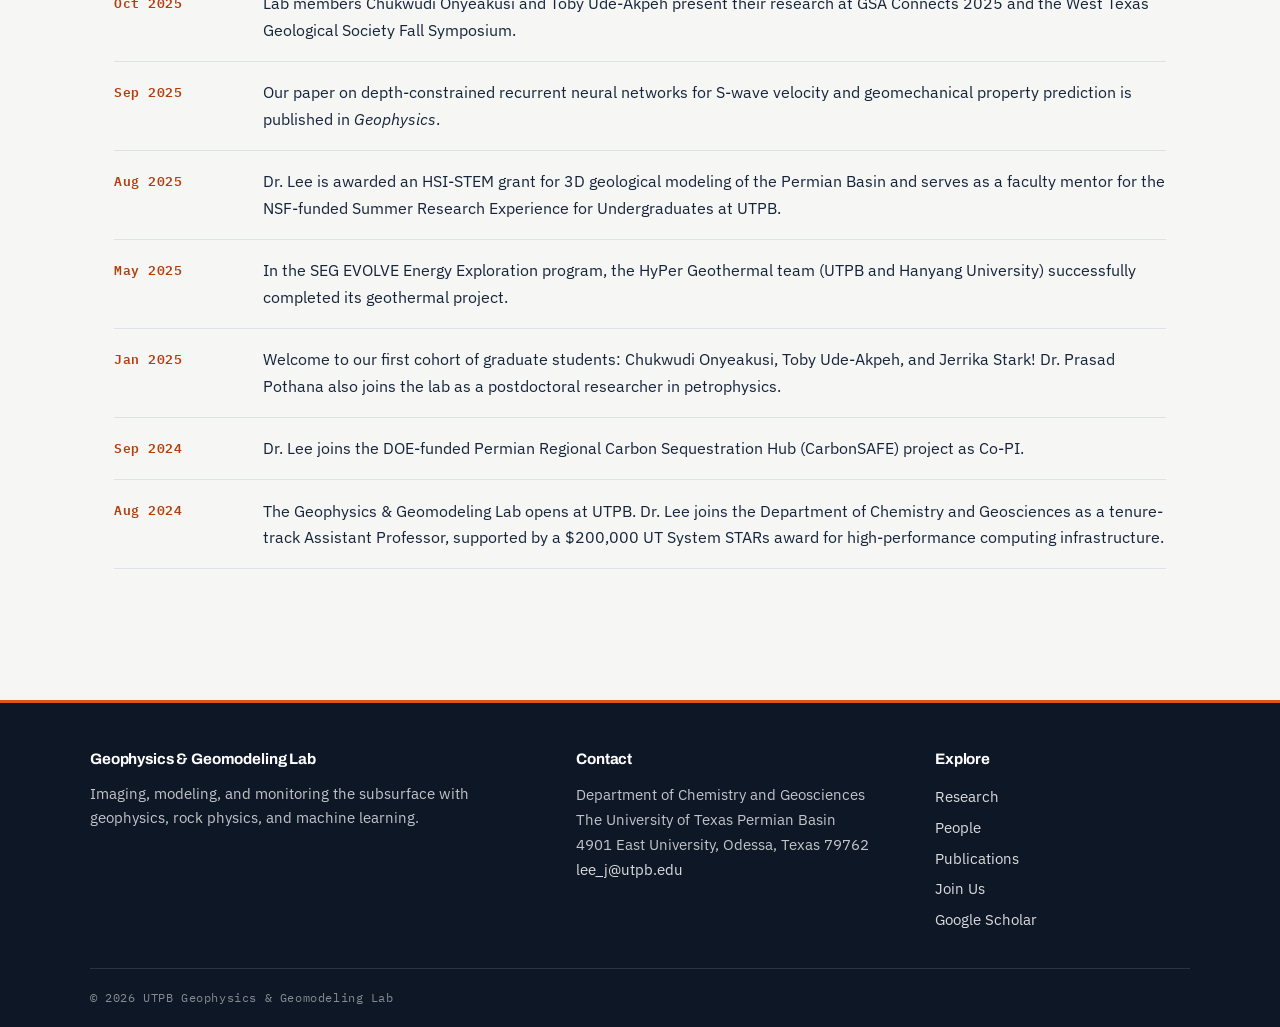
==== commit 10f05b5e: "Move Chukwudi and Toby to Alumni; add committee role to defense news Co-Authored-By: Claude Opus 5.5" ====
--- a/news.html
+++ b/news.html
@@ -61,7 +61,7 @@
           <li>
             <span class="news-date">Nov 2026</span>
             <div class="news-body">
-              <p>Congratulations to Tobechukwu (Toby) Ude-Akpeh on successfully defending the M.S. thesis, "Structural Characterization of a Depleted Gas Field for Long-Term Geological CO2 Storage in the Eastern Delaware Basin, West Texas." Thesis committee: Dr. Jaewook Lee (Chair), Dr. Robert Trentham, Dr. Miles Henderson, and Dr. Quan Yuan.</p>
+              <p>Congratulations to Tobechukwu (Toby) Ude-Akpeh on successfully defending the M.S. thesis, "Structural Characterization of a Depleted Gas Field for Long-Term Geological CO2 Storage in the Eastern Delaware Basin, West Texas." Thesis committee: Dr. Jaewook Lee (Chair), Dr. Robert Trentham, Dr. Miles Henderson, and Dr. Quan Yuan (Graduate Faculty Representative).</p>
               <div class="news-photos">
                 <a class="zoom" href="images/news-2026-11-toby-defense-full.jpg"><img src="images/news-2026-11-toby-defense.jpg" alt="Dr. Lee, Dr. Robert Trentham, Toby Ude-Akpeh, and Dr. Miles Henderson in front of the title slide of Toby's M.S. thesis defense" loading="lazy"></a>
               </div>
